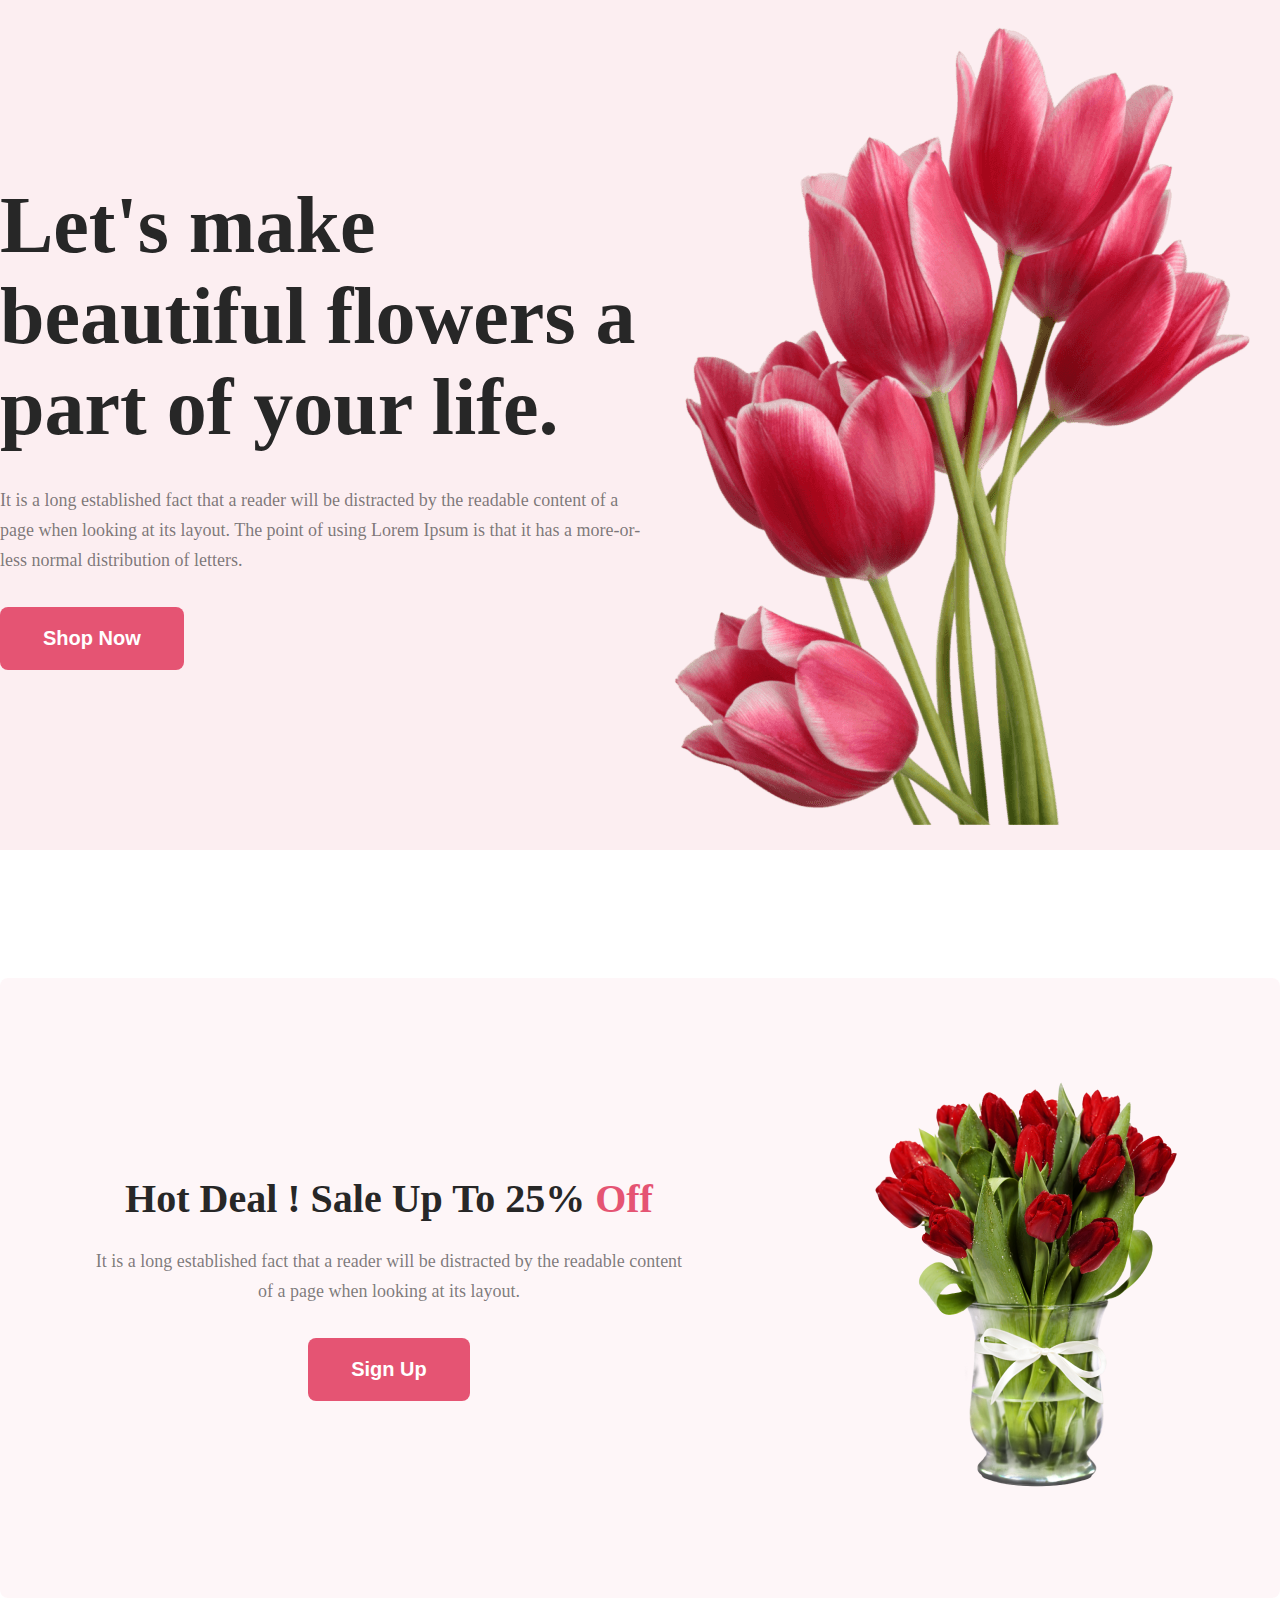
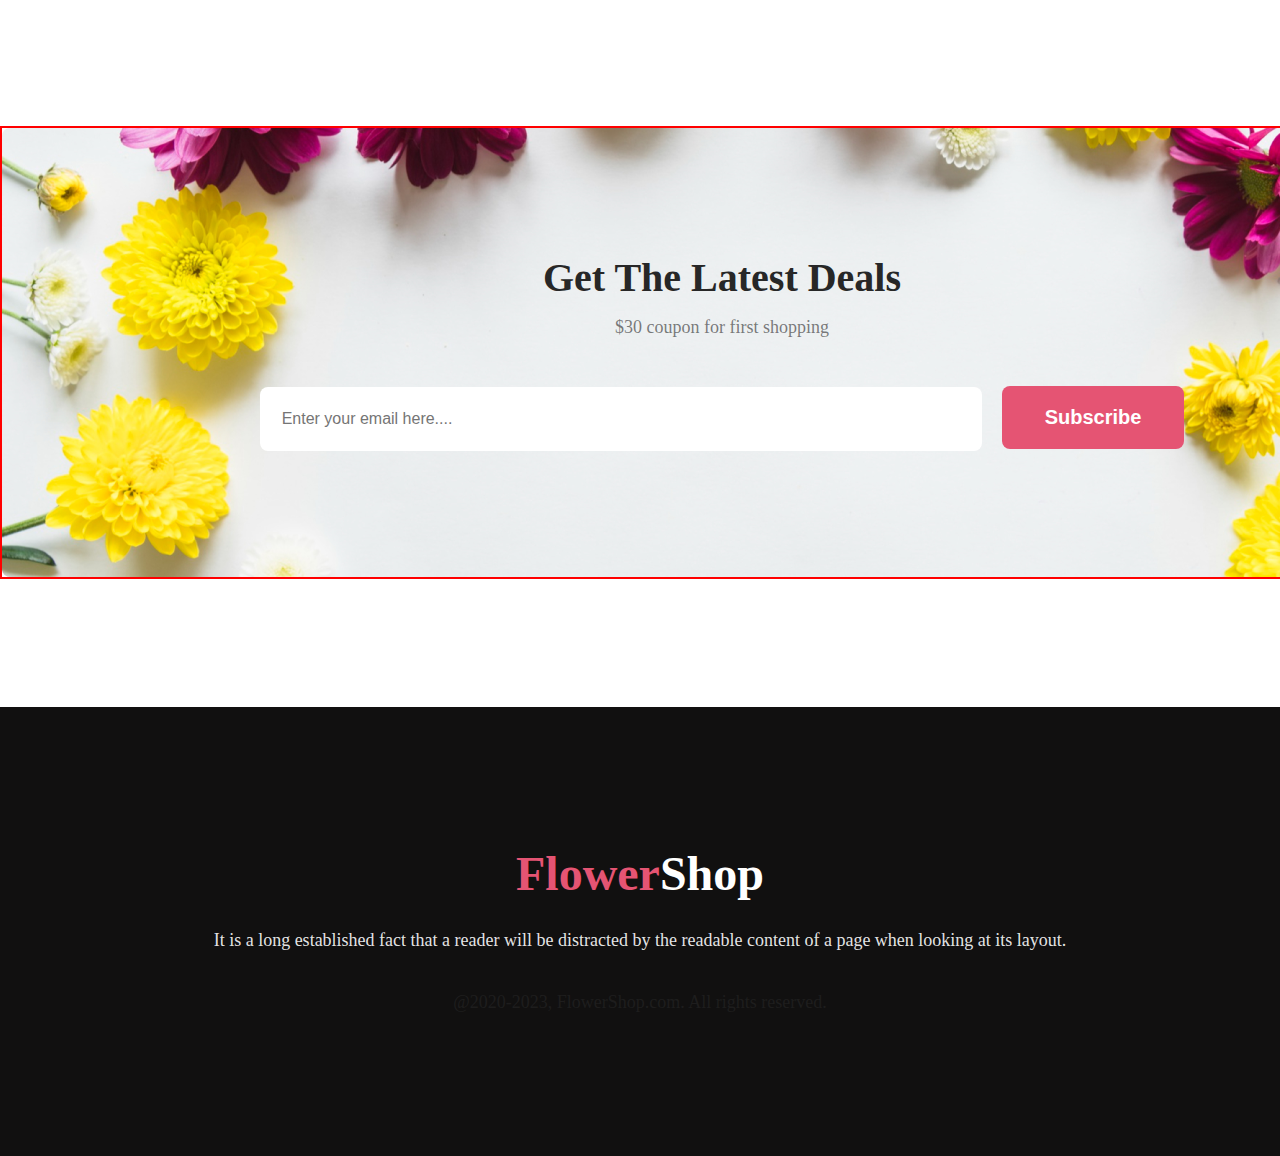
==== index.html @ edb0d0ba "footer and subscribe section  has been added" ====
<!DOCTYPE html>
<html lang="en">
<head>
    <meta charset="UTF-8">
    <meta name="viewport" content="width=device-width, initial-scale=1.0">
    <title>FlowerShop</title>
    <link rel="stylesheet" href="style.css">
</head>
<body>
    <main>
        <section>
            <div class="bannner-container">
                <div class="baner-info">
                    <h1 class="banner-title">Let's make <br> beautiful flowers a <br> part of your life.</h1>
                    <p class="banner-description">
                        It is a long established fact that a reader will be distracted by the readable content of a page when looking at its layout. The point of using Lorem Ipsum is that it has a more-or-less normal distribution of letters.
                    </p>
                    <button class="btn-primary">Shop Now</button>
                </div>
                <div class="banner-img">
                    <img src="./images/pngwing 10.png" alt="" class="banner-img">
                </div>
            </div>
        </section>


<!-- Seals Section -->


        <section class="section-alignment">
            <div class="seals-container">
                <div class="seals-info">
                    <h3 class="seals-title">Hot Deal ! Sale Up To 25% <span class="text-color">Off</span></h3>
                    <p class="seals-description">It is a long established fact that a reader will be distracted by the readable content of a page when looking at its layout.</p>
                    <button class="btn-primary">Sign Up</button>
                </div>
                <div class="seals-img">
                    <img src="./images/pngwing 8.png" alt="">
                </div>
            </div>
        </section>

        <section>
            <div class="subscribe-conation">
                <h3 class="subscribe-title">Get The Latest Deals</h3>
                <p class="subscribe-descrription">$30 coupon for first shopping</p>
                <div class="sub-btn">
                    <input type="text" placeholder="Enter your email here....">
                <button class="btn-primary">Subscribe</button>
                </div>
                
            </div>
        </section>

    </main>

    <!-- footer section -->
    <footer>
        <div class="footer-info">
            <h3 class="footer-title"><span class="text-color">Flower</span>Shop</h3>
            <p class="footer-description">
                It is a long established fact that a reader will be distracted by the readable content of a page when looking at its layout.
            </p>
            <small>@2020-2023, FlowerShop.com. All rights reserved.</small>
        </div>
    </footer>
</body>
</html>
---- style.css ----
* {
    margin: 0;
    padding: 0;
}

section {
    margin-bottom: 128px;
}


.bannner-container {
    display: flex;
    justify-content: space-around;
    align-items: center;
    /* gap: 97px; */
    height: 850px;
    background: rgba(229, 84, 115, 0.10);
    /* width: 1920px; */
    /* padding:  50px 240px 0px 240px; */
}

.banner-title {
    color: #272727;
    font-size: 80px;
    font-weight: 800;
    margin-bottom: 32px;
}

.banner-description {
    color: rgba(39, 39, 39, 0.60);
    font-size: 18px;
    font-weight: 400;
    line-height: 30px;
    margin-bottom: 32px;
}

.banner-img {
    width: 635px;
    height: 800px;

}

.btn-primary {
    color: #FFF;
    font-size: 20px;
    font-weight: 700;
    border-radius: 8px;
    background: #E55473;
    padding: 20px 43px;
    border: 0px;
}

/* Seals Section */
.seals-container {
    display: flex;
    justify-content: space-around;
    align-items: center;
    border-radius: 8px;
    background: rgba(229, 84, 115, 0.05);
    height: 620px;
    text-align: center;

}

.text-color {
    color: #E55473;
    ;
}

.seals-title {
    color: #272727;
    font-size: 40px;
    font-weight: 800;
    margin-bottom: 24px;
}

.seals-description {
    color: rgba(39, 39, 39, 0.60);
    font-size: 18px;
    font-weight: 400;
    line-height: 30px;
    margin-bottom: 32px;
    width: 594px;

}

/* subscribe section */

.subscribe-conation {
    text-align: center;
    width: 1440px;
    height: 449px;
    margin: auto;
    border: 2px solid red;
    display: flex;
    justify-content: center;
    align-items: center;
    flex-direction: column;
    background-image: url("./images/Rectangle\ 9.png");
    background-repeat: no-repeat;
    background-position: cover;

}

.subscribe-conation input {
    width: 700px;
    height: 64px;
    border: 0;
    padding-left: 22px;
    color: rgba(39, 39, 39, 0.60);
font-size: 16px;
font-weight: 400;
border-radius: 8px;
margin-right: 16px;


}

.subscribe-title{
    color: #272727;
font-size: 40px;
font-weight: 800;
margin-bottom: 16px;
}

.subscribe-descrription{
    color: rgba(39, 39, 39, 0.60);
    font-size: 18px;
    font-weight: 400;
    margin-bottom: 48px;
}


/* footer section */
.footer-info {
    background: #111010;
    height: 449px;
    display: flex;
    flex-direction: column;
    justify-content: center;
    align-items: center;
    color: white;
    text-align: center;
}

.footer-title {
    font-size: 48px;
    font-weight: 800;
    margin-bottom: 24px;
}

.footer-description {
    color: rgba(255, 255, 255, 0.90);
    font-size: 18px;
    font-weight: 400;
    line-height: 30px;
    width: 625;
    margin-bottom: 32px;
}

small {
    color: rgba(39, 39, 39, 0.60);
    font-size: 18px;
    font-weight: 400;
    line-height: 30px;
}
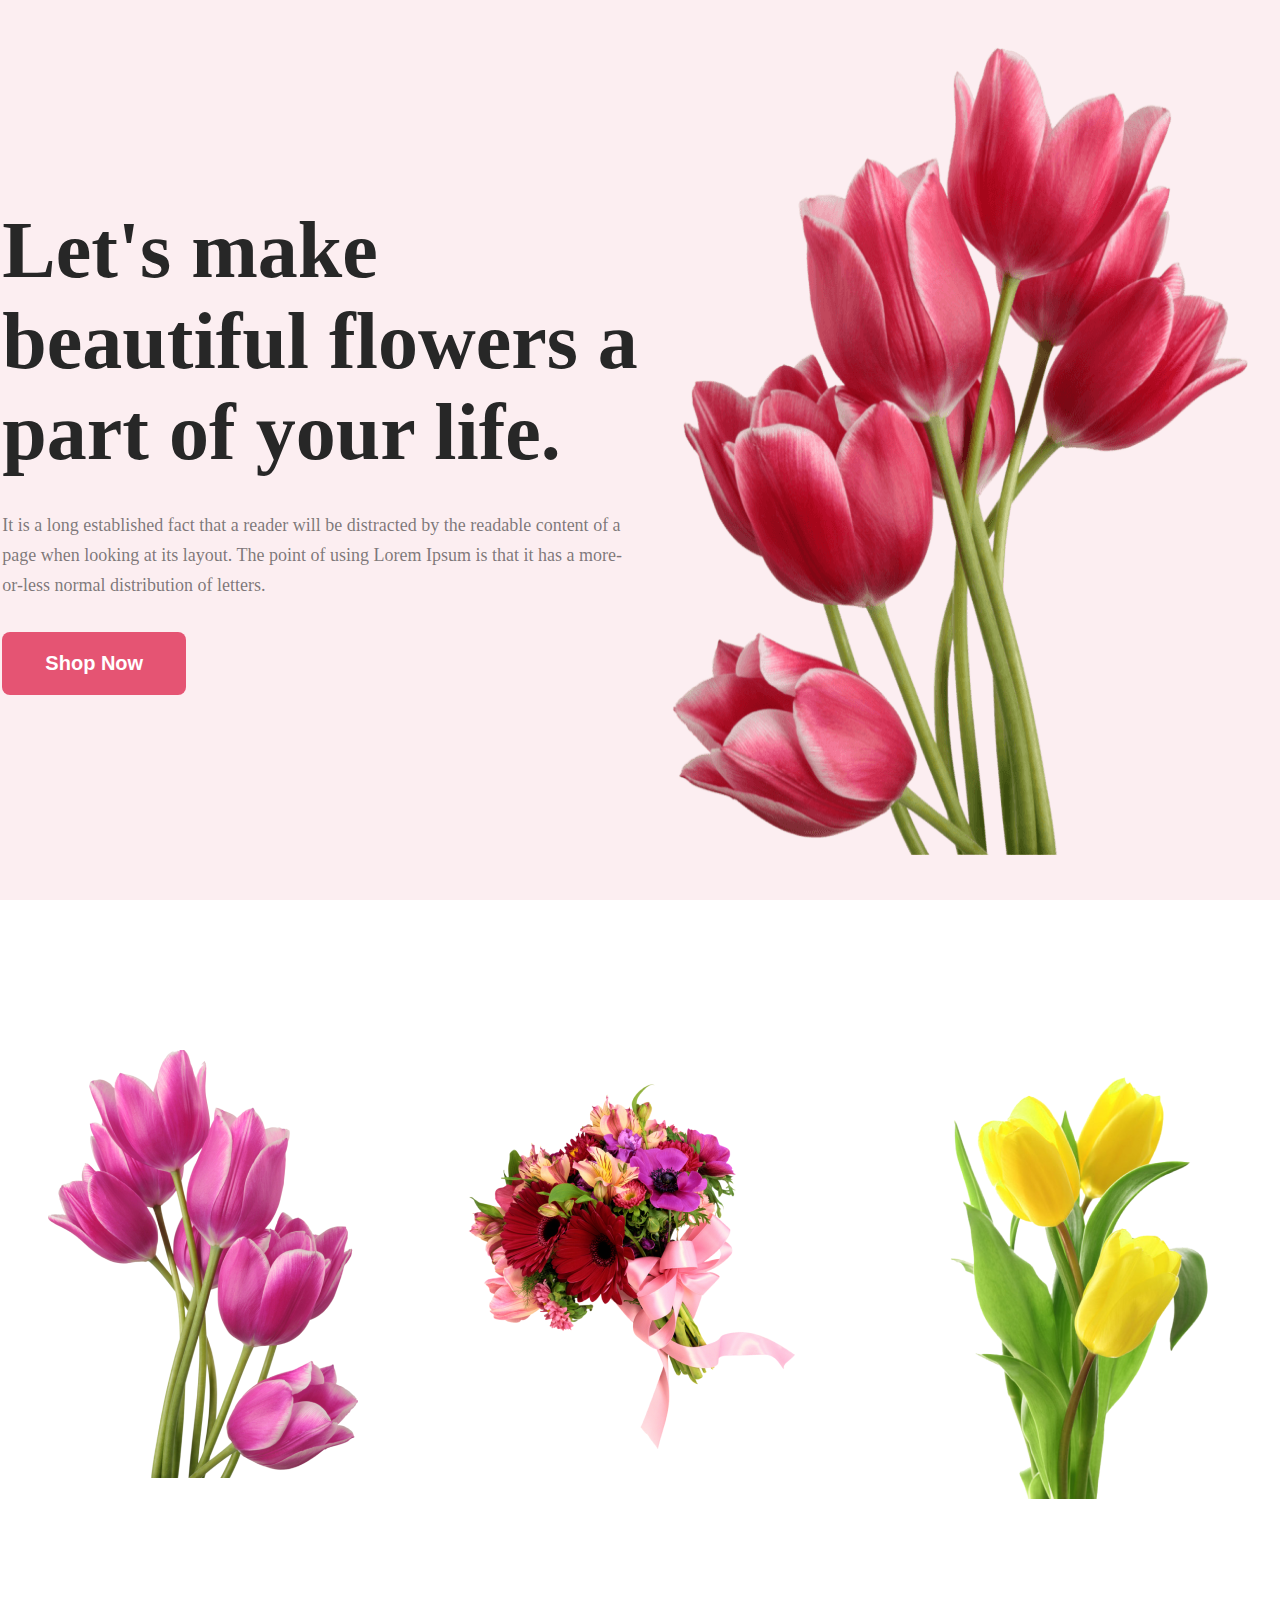
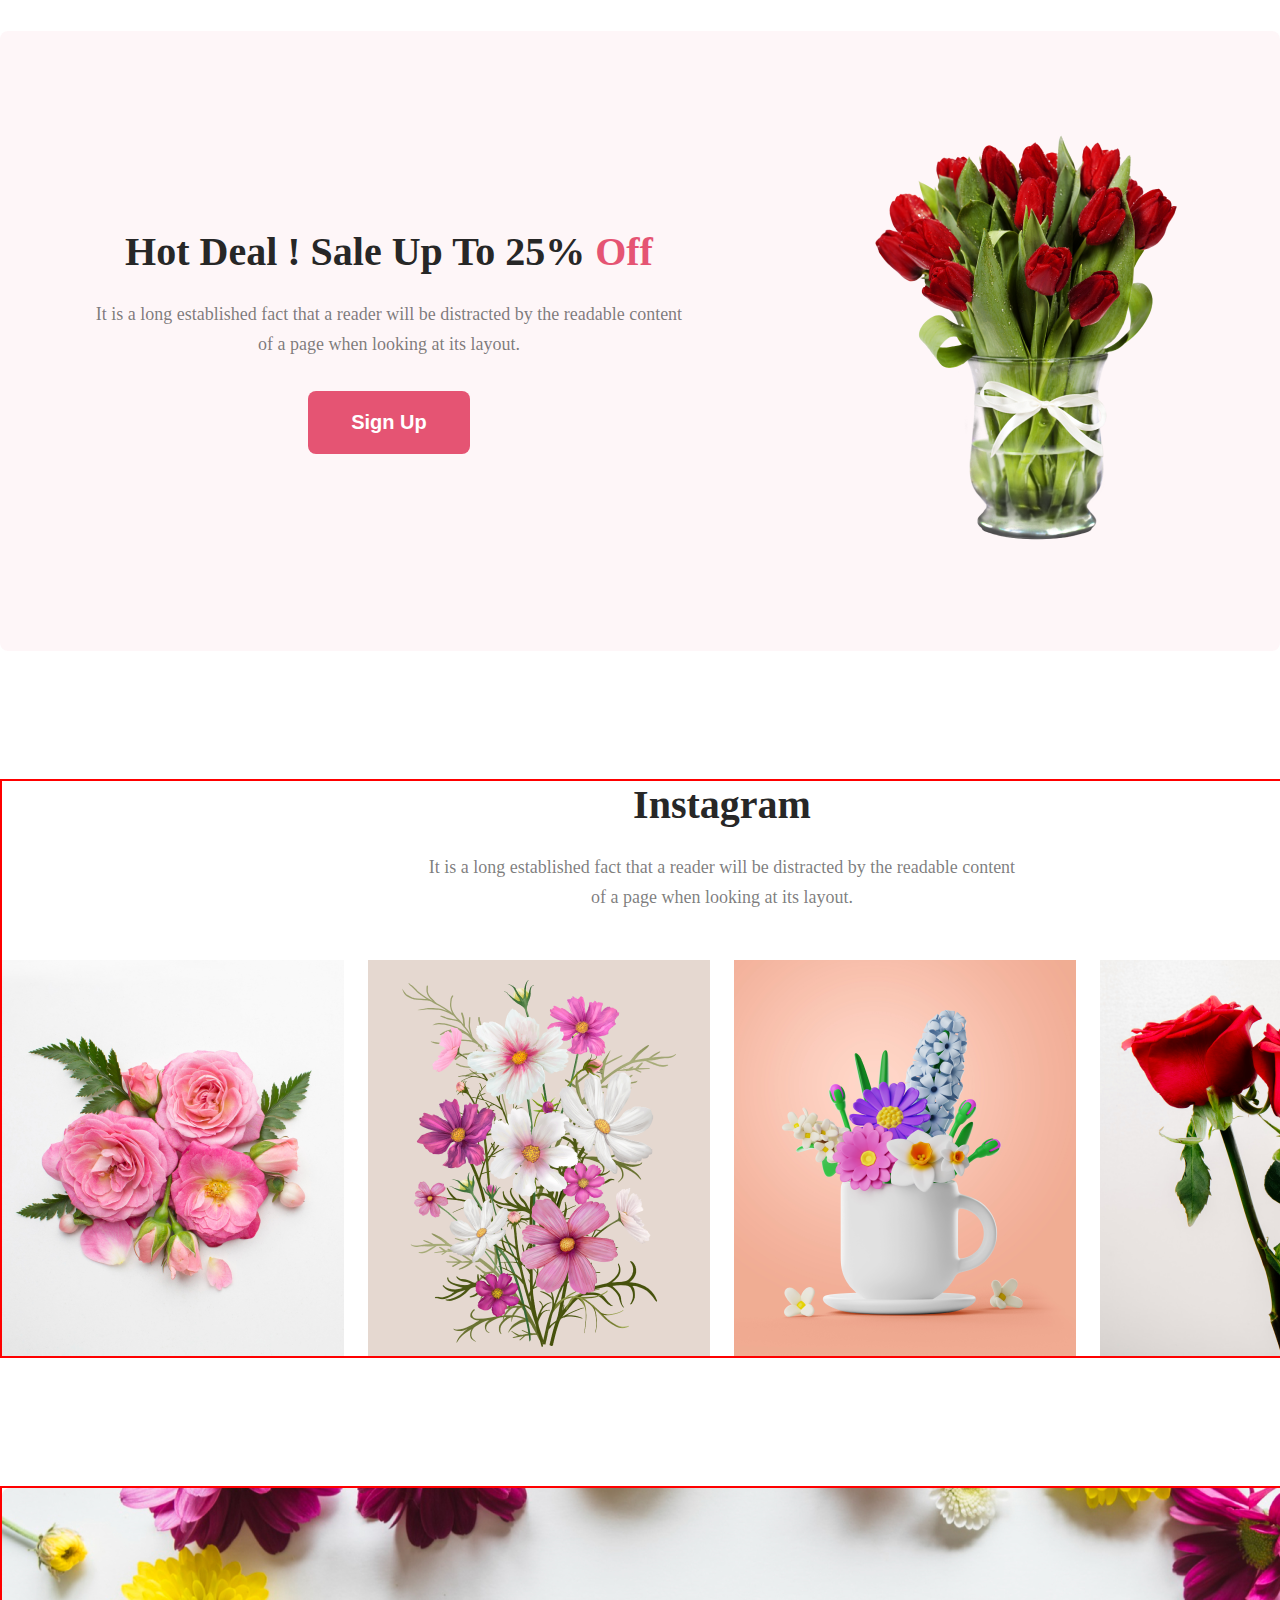
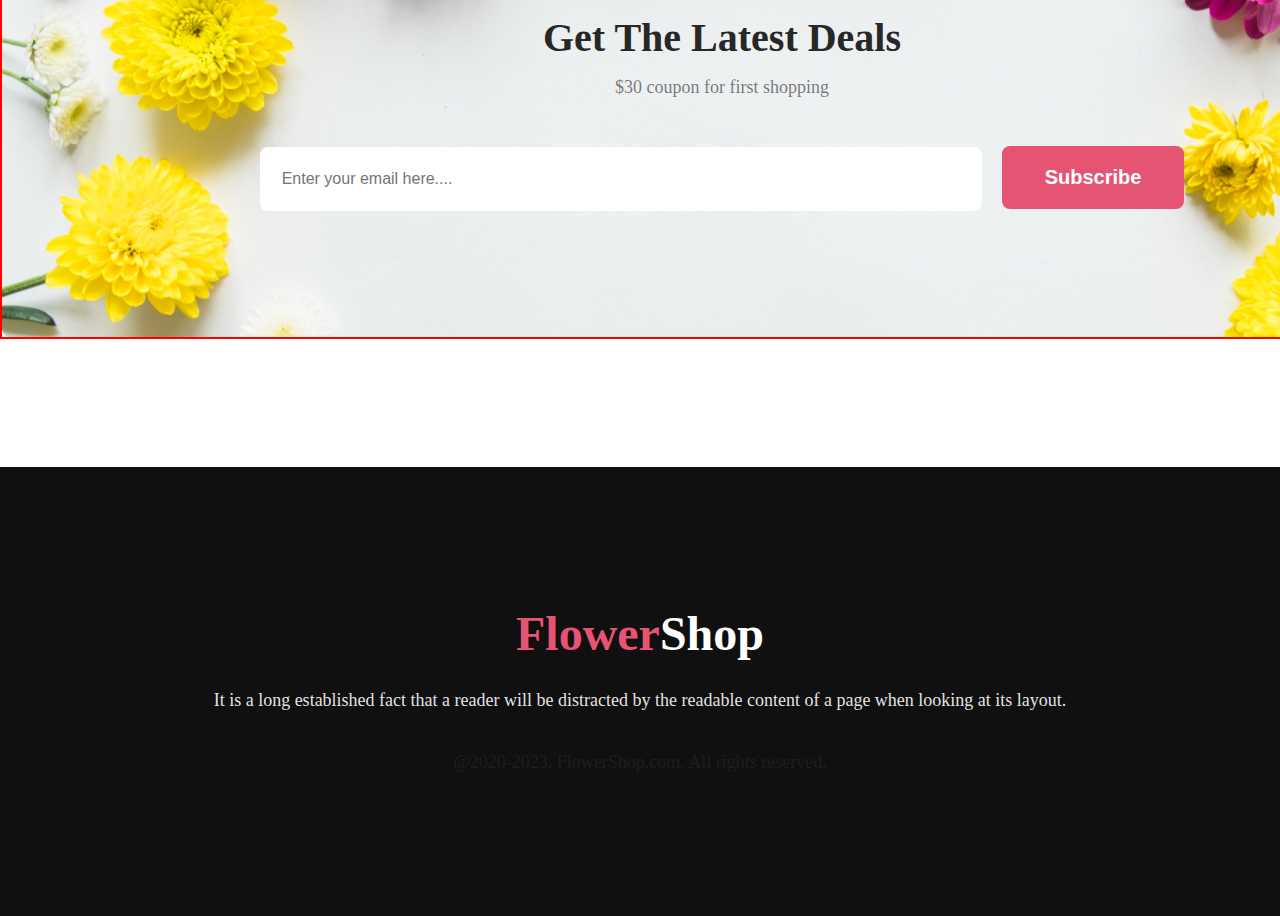
==== commit 3468f63f: "new section updated" ====
--- a/index.html
+++ b/index.html
@@ -1,11 +1,13 @@
 <!DOCTYPE html>
 <html lang="en">
+
 <head>
     <meta charset="UTF-8">
     <meta name="viewport" content="width=device-width, initial-scale=1.0">
     <title>FlowerShop</title>
     <link rel="stylesheet" href="style.css">
 </head>
+
 <body>
     <main>
         <section>
@@ -13,7 +15,9 @@
                 <div class="baner-info">
                     <h1 class="banner-title">Let's make <br> beautiful flowers a <br> part of your life.</h1>
                     <p class="banner-description">
-                        It is a long established fact that a reader will be distracted by the readable content of a page when looking at its layout. The point of using Lorem Ipsum is that it has a more-or-less normal distribution of letters.
+                        It is a long established fact that a reader will be distracted by the readable content of a page
+                        when looking at its layout. The point of using Lorem Ipsum is that it has a more-or-less normal
+                        distribution of letters.
                     </p>
                     <button class="btn-primary">Shop Now</button>
                 </div>
@@ -22,23 +26,60 @@
                 </div>
             </div>
         </section>
+        <!-- Features container -->
+        <section>
+            <div class="image-container">
+                <div>
+                    <img src="./images/pngwing 6.png" alt="" class="img-pink">
+                </div>
+                <div>
+                    <img src="./images/pngwing 5.png" alt="">
+                </div>
+                <div>
+                    <img src="./images/pngwing 7.png" alt="">
+                </div>
 
 
-<!-- Seals Section -->
+
+
+            </div>
+        </section>
+
+
+        <!-- Seals Section -->
 
 
         <section class="section-alignment">
             <div class="seals-container">
                 <div class="seals-info">
                     <h3 class="seals-title">Hot Deal ! Sale Up To 25% <span class="text-color">Off</span></h3>
-                    <p class="seals-description">It is a long established fact that a reader will be distracted by the readable content of a page when looking at its layout.</p>
+                    <p class="seals-description">It is a long established fact that a reader will be distracted by the
+                        readable content of a page when looking at its layout.</p>
                     <button class="btn-primary">Sign Up</button>
                 </div>
                 <div class="seals-img">
+
                     <img src="./images/pngwing 8.png" alt="">
                 </div>
             </div>
         </section>
+
+        <!-- instagram section -->
+        <section>
+            <div class="insta-container">
+                <h3 class="insta-title">Instagram</h3>
+                <p class="insta-description">It is a long established fact that a reader will be distracted by the
+                    readable content of a page when looking at its layout.</p>
+                <div class="insta-img">
+                    <img src="./images/Rectangle 3.png" alt="">
+                    <img src="./images/Rectangle 4.png" alt="">
+                    <img src="./images/Rectangle 5.png" alt="">
+                    <img src="./images/Rectangle 6.png" alt="">
+                    <div class="">
+                    </div>
+                </div>
+        </section>
+        <!-- subscribe section -->
 
         <section>
             <div class="subscribe-conation">
@@ -46,9 +87,9 @@
                 <p class="subscribe-descrription">$30 coupon for first shopping</p>
                 <div class="sub-btn">
                     <input type="text" placeholder="Enter your email here....">
-                <button class="btn-primary">Subscribe</button>
+                    <button class="btn-primary">Subscribe</button>
                 </div>
-                
+
             </div>
         </section>
 
@@ -59,10 +100,12 @@
         <div class="footer-info">
             <h3 class="footer-title"><span class="text-color">Flower</span>Shop</h3>
             <p class="footer-description">
-                It is a long established fact that a reader will be distracted by the readable content of a page when looking at its layout.
+                It is a long established fact that a reader will be distracted by the readable content of a page when
+                looking at its layout.
             </p>
             <small>@2020-2023, FlowerShop.com. All rights reserved.</small>
         </div>
     </footer>
 </body>
+
 </html>--- a/style.css
+++ b/style.css
@@ -5,6 +5,7 @@
 
 section {
     margin-bottom: 128px;
+    /* width: 100%; */
 }
 
 
@@ -13,7 +14,7 @@
     justify-content: space-around;
     align-items: center;
     /* gap: 97px; */
-    height: 850px;
+    height: 100vh;
     background: rgba(229, 84, 115, 0.10);
     /* width: 1920px; */
     /* padding:  50px 240px 0px 240px; */
@@ -32,12 +33,12 @@
     font-weight: 400;
     line-height: 30px;
     margin-bottom: 32px;
+    width: 634px;
 }
 
 .banner-img {
     width: 635px;
-    height: 800px;
-
+    height: 90vh
 }
 
 .btn-primary {
@@ -50,6 +51,26 @@
     border: 0px;
 }
 
+/* features section */
+
+.image-container {
+    display: flex;
+    justify-content: space-around;
+    align-items: center;
+
+}
+
+.back {
+    border-radius: 300px 300px 0px 0px;
+    background: rgba(167, 33, 98, 0.15);
+}
+
+.img-pink {
+
+    width: 310px;
+    height: 428px;
+}
+
 /* Seals Section */
 .seals-container {
     display: flex;
@@ -82,6 +103,41 @@
     margin-bottom: 32px;
     width: 594px;
 
+}
+
+/* instagram section */
+
+.insta-container {
+    border: 2px solid red;
+    text-align: center;
+    width: 1440px;
+    /* height: 449px; */
+    margin: 0 auto;
+}
+
+.insta-img {
+    display: flex;
+    justify-content: space-between;
+    align-content: center;
+    gap: 24px;
+}
+
+.insta-title {
+    margin-bottom: 24px;
+    color: #272727;
+    font-size: 40px;
+    font-weight: 800;
+}
+
+.insta-description {
+    margin-bottom: 48px;
+    color: rgba(39, 39, 39, 0.60);
+    font-size: 18px;
+    font-weight: 400;
+    line-height: 30px;
+    width: 594px;
+    margin: 0 auto;
+    margin-bottom: 48px;
 }
 
 /* subscribe section */
@@ -108,22 +164,22 @@
     border: 0;
     padding-left: 22px;
     color: rgba(39, 39, 39, 0.60);
-font-size: 16px;
-font-weight: 400;
-border-radius: 8px;
-margin-right: 16px;
-
-
-}
-
-.subscribe-title{
-    color: #272727;
-font-size: 40px;
-font-weight: 800;
-margin-bottom: 16px;
-}
-
-.subscribe-descrription{
+    font-size: 16px;
+    font-weight: 400;
+    border-radius: 8px;
+    margin-right: 16px;
+
+
+}
+
+.subscribe-title {
+    color: #272727;
+    font-size: 40px;
+    font-weight: 800;
+    margin-bottom: 16px;
+}
+
+.subscribe-descrription {
     color: rgba(39, 39, 39, 0.60);
     font-size: 18px;
     font-weight: 400;
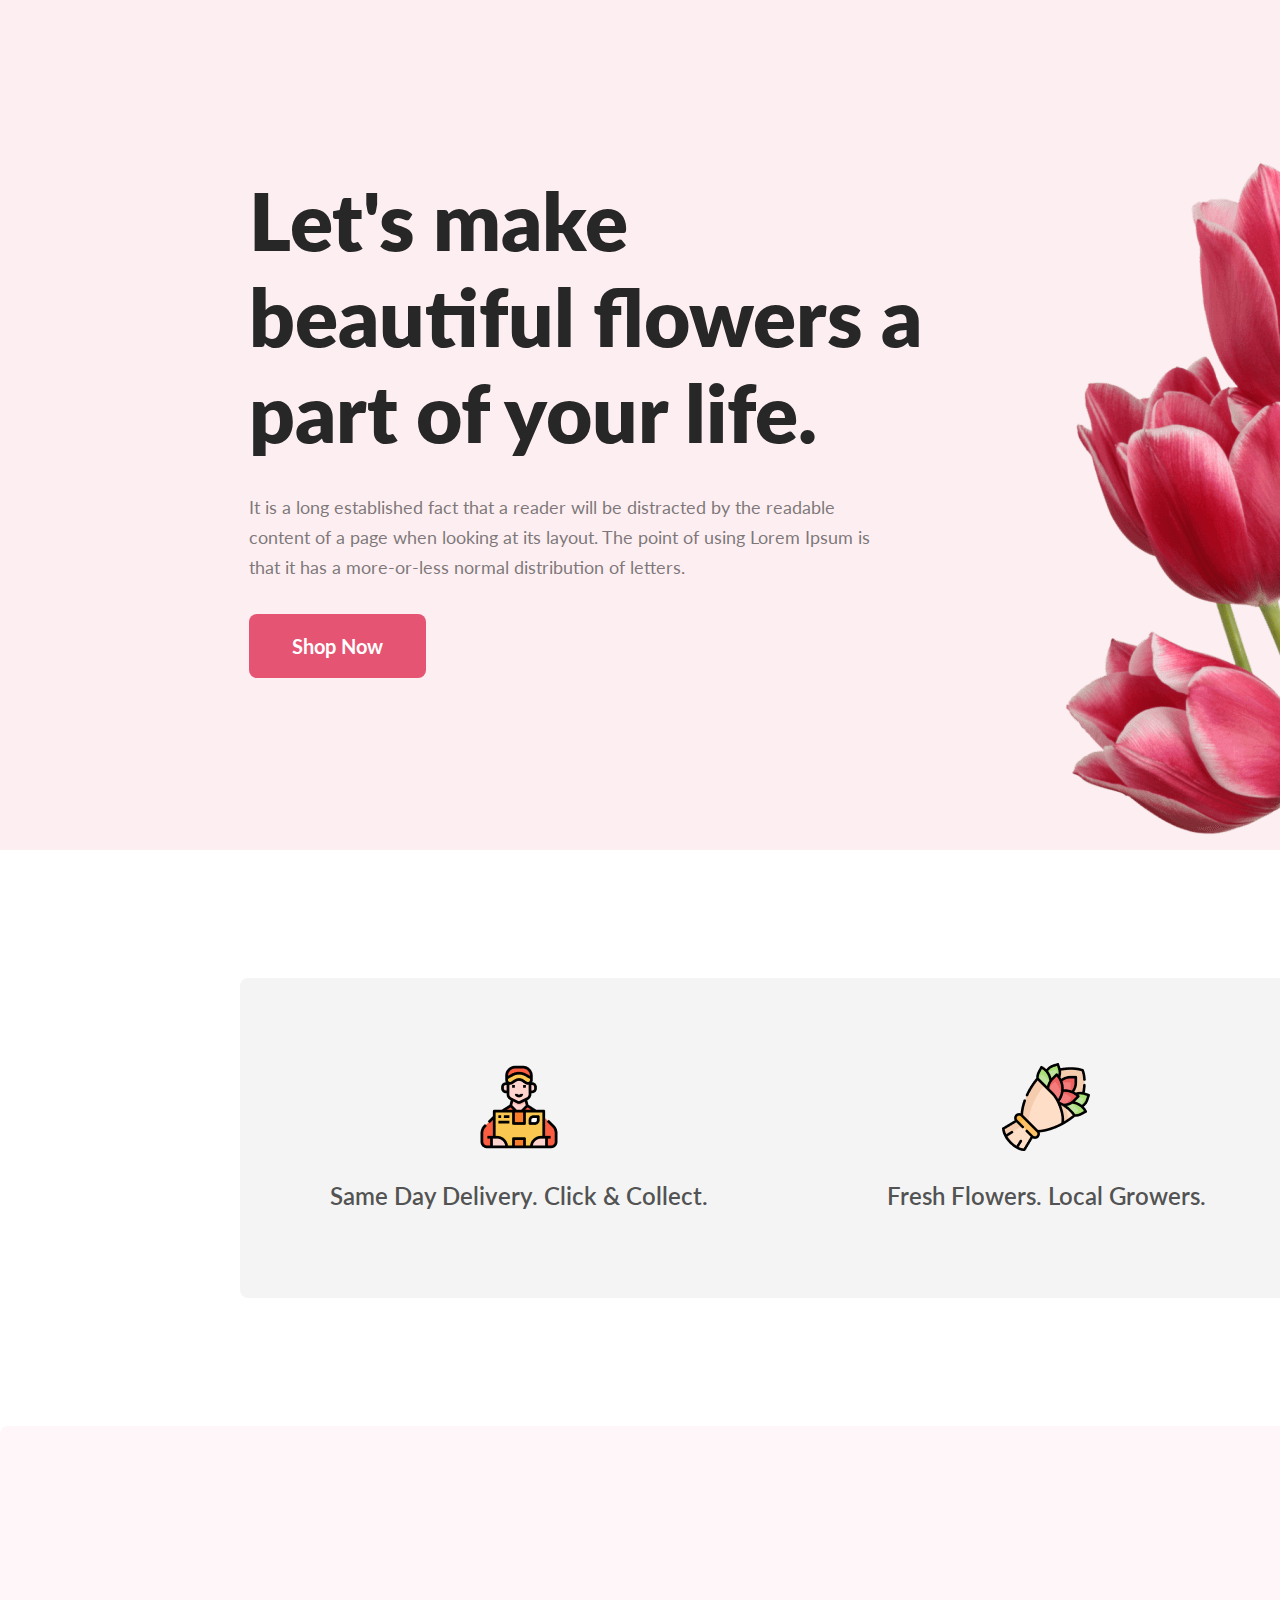
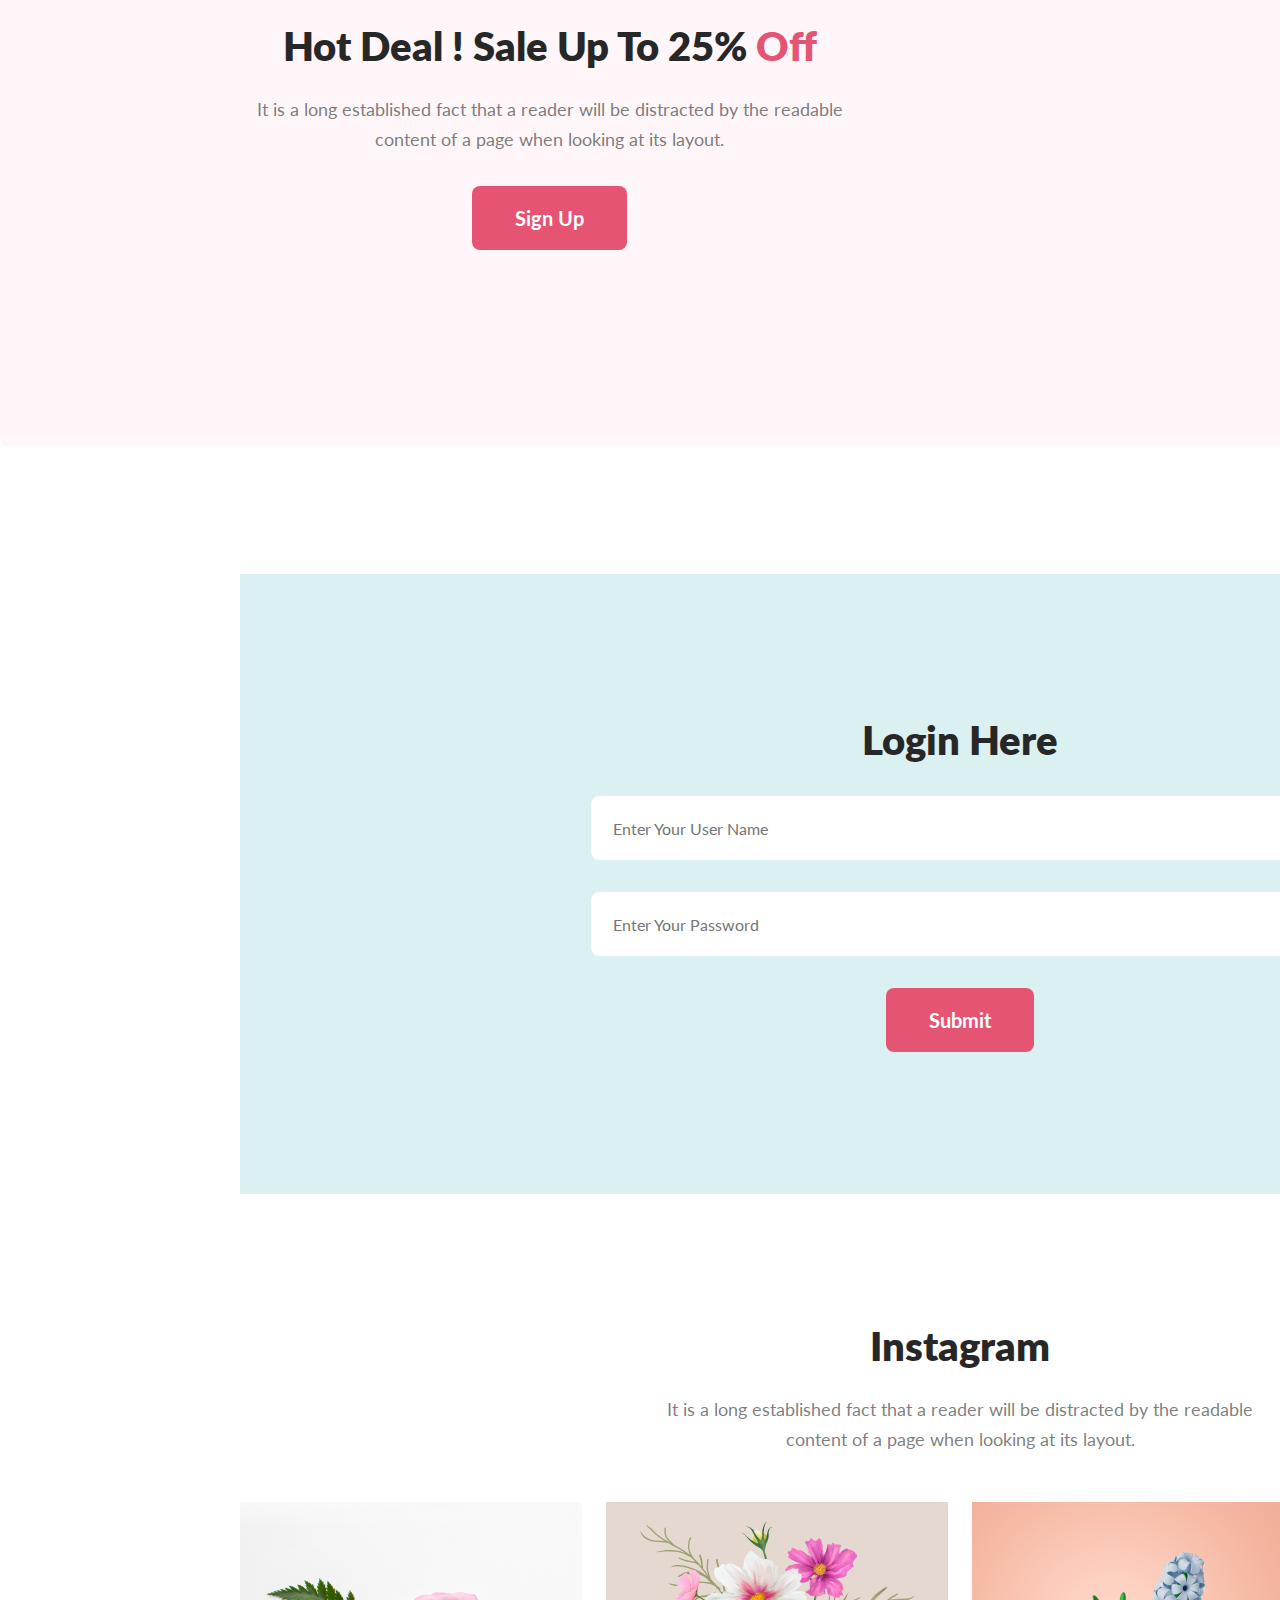
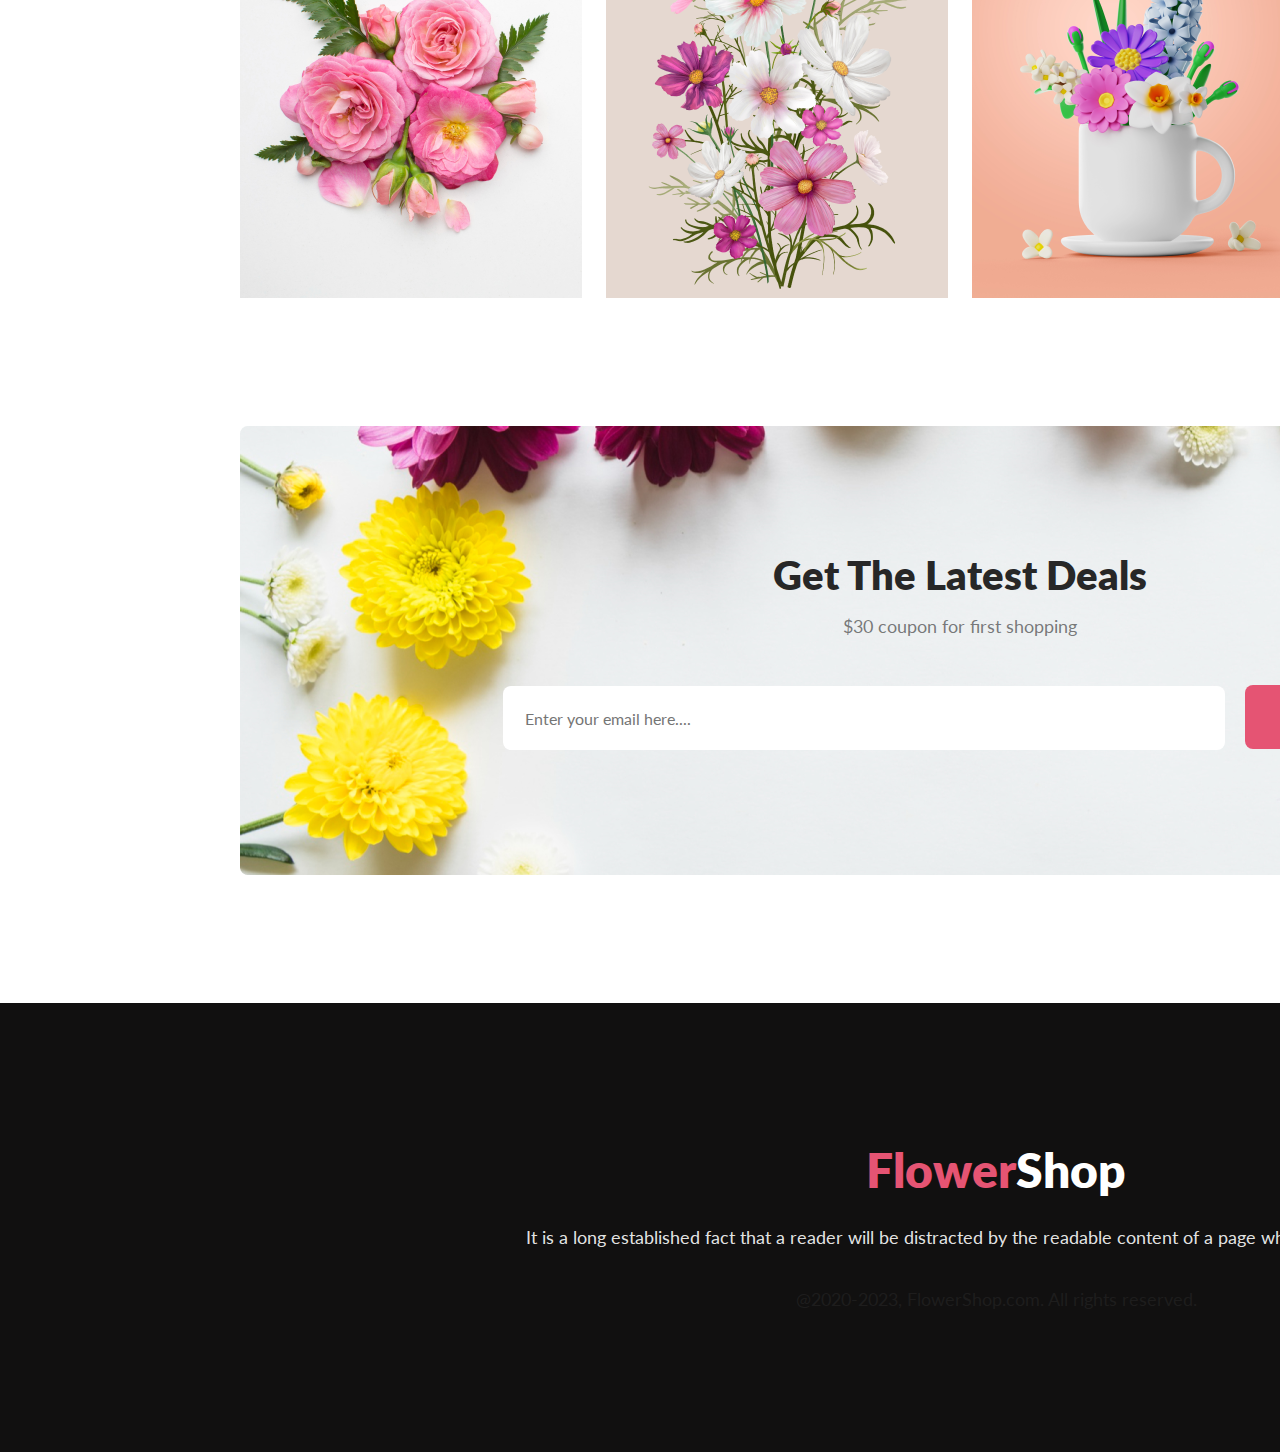
==== commit b9e19438: "support and login section added" ====
--- a/index.html
+++ b/index.html
@@ -6,11 +6,17 @@
     <meta name="viewport" content="width=device-width, initial-scale=1.0">
     <title>FlowerShop</title>
     <link rel="stylesheet" href="style.css">
+    <link rel="preconnect" href="https://fonts.googleapis.com">
+<link rel="preconnect" href="https://fonts.gstatic.com" crossorigin>
+<link href="https://fonts.googleapis.com/css2?family=Lato:wght@100;300;400;700;900&display=swap" rel="stylesheet">
 </head>
 
 <body>
     <main>
-        <section>
+
+        <!-- -----------------------banner section------------------------- -->
+
+        <section class="banner-section">
             <div class="bannner-container">
                 <div class="baner-info">
                     <h1 class="banner-title">Let's make <br> beautiful flowers a <br> part of your life.</h1>
@@ -22,50 +28,65 @@
                     <button class="btn-primary">Shop Now</button>
                 </div>
                 <div class="banner-img">
-                    <img src="./images/pngwing 10.png" alt="" class="banner-img">
+                    <img src="./images/pngwing 10.png" alt="banner" class="banner-img">
                 </div>
             </div>
         </section>
         <!-- Features container -->
-        <section>
-            <div class="image-container">
-                <div>
-                    <img src="./images/pngwing 6.png" alt="" class="img-pink">
+
+        <!-- -----------------------------support section--------------------- -->
+
+        <section class="section-alignment">
+            <div class="support-container">
+                <div class="support">
+                    <img src="./images/Group 57.png" alt="" class="support-img">
+                    <p class="support-details">Same Day Delivery. Click & Collect.</p>
                 </div>
-                <div>
-                    <img src="./images/pngwing 5.png" alt="">
+                <div class="support">
+                    <img src="./images/Group 58.png" alt="" class="support-img">
+                    <p class="support-details">Fresh Flowers. Local Growers.</p>
                 </div>
-                <div>
-                    <img src="./images/pngwing 7.png" alt="">
+                <div class="support">
+                    <img src="./images/Group 59.png" alt="" class="support-img">
+                    <p class="support-details">24/7 Free Support.</p>
                 </div>
-
-
-
-
             </div>
         </section>
 
-
-        <!-- Seals Section -->
+        <!-- ------------------------------Sales Section -------------------------------------->
 
 
-        <section class="section-alignment">
-            <div class="seals-container">
-                <div class="seals-info">
-                    <h3 class="seals-title">Hot Deal ! Sale Up To 25% <span class="text-color">Off</span></h3>
-                    <p class="seals-description">It is a long established fact that a reader will be distracted by the
+        <section class="sales-section">
+            <div class="sales-container">
+                <div class="sales-info">
+                    <h3 class="sales-title">Hot Deal ! Sale Up To 25% <span class="text-color">Off</span></h3>
+                    <p class="sales-description">It is a long established fact that a reader will be distracted by the
                         readable content of a page when looking at its layout.</p>
                     <button class="btn-primary">Sign Up</button>
                 </div>
-                <div class="seals-img">
+                <div class="sales-img">
 
                     <img src="./images/pngwing 8.png" alt="">
                 </div>
             </div>
         </section>
 
-        <!-- instagram section -->
-        <section>
+        <!-------------------------------------login Section ------------------------------------>
+
+
+        <section class="section-alignment">
+            <div class="login-container">
+                <h2 class="login-title">Login Here</h2>
+                <input type="text" placeholder="Enter Your User Name" required class="user-input">
+                <input type="password" placeholder="Enter Your Password" required class="user-input">
+                <button type="submit" class="btn-primary">Submit</button>
+            </div>
+        </section>
+
+        <!-- --------------------------------instagram section ------------------------------------>
+        
+        
+        <section class="section-alignment">
             <div class="insta-container">
                 <h3 class="insta-title">Instagram</h3>
                 <p class="insta-description">It is a long established fact that a reader will be distracted by the
@@ -79,14 +100,15 @@
                     </div>
                 </div>
         </section>
-        <!-- subscribe section -->
 
-        <section>
+        <!-----------------------------------subscribe section -------------------------------------->
+
+        <section class="section-alignment">
             <div class="subscribe-conation">
                 <h3 class="subscribe-title">Get The Latest Deals</h3>
                 <p class="subscribe-descrription">$30 coupon for first shopping</p>
                 <div class="sub-btn">
-                    <input type="text" placeholder="Enter your email here....">
+                    <input type="text" placeholder="Enter your email here...." class="user-input">
                     <button class="btn-primary">Subscribe</button>
                 </div>
 
@@ -95,7 +117,8 @@
 
     </main>
 
-    <!-- footer section -->
+    <!--------------------------------------- footer section ----------------------------------------->
+    
     <footer>
         <div class="footer-info">
             <h3 class="footer-title"><span class="text-color">Flower</span>Shop</h3>
--- a/style.css
+++ b/style.css
@@ -1,6 +1,10 @@
+/* ------------------------------commmon ------------------------------------ */
+
+
 * {
     margin: 0;
     padding: 0;
+    font-family: 'Lato', sans-serif;
 }
 
 section {
@@ -8,16 +12,41 @@
     /* width: 100%; */
 }
 
+.section-alignment {
+
+    padding: 0px 240px;
+    width: 1440px;
+}
+
+.user-input {
+    width: 700px;
+    height: 64px;
+    border: 0;
+    padding-left: 22px;
+    color: rgba(39, 39, 39, 0.60);
+    font-size: 16px;
+    font-weight: 400;
+    border-radius: 8px;
+    margin-right: 16px;
+}
+
+/*---------------------------------------- banner section------------------------------------------ */
+
+
+.banner-section {
+    width: 1920px;
+}
 
 .bannner-container {
     display: flex;
     justify-content: space-around;
     align-items: center;
-    /* gap: 97px; */
-    height: 100vh;
+    gap: 97px;
+    height: 850px;
     background: rgba(229, 84, 115, 0.10);
-    /* width: 1920px; */
-    /* padding:  50px 240px 0px 240px; */
+
+    height: 850px;
+    padding: 0 240px;
 }
 
 .banner-title {
@@ -37,8 +66,9 @@
 }
 
 .banner-img {
+    margin-top: 17px;
     width: 635px;
-    height: 90vh
+    height: 800px
 }
 
 .btn-primary {
@@ -51,9 +81,9 @@
     border: 0px;
 }
 
-/* features section */
-
-.image-container {
+/* ----------------------------features section=------------------------------------- */
+
+/* .image-container {
     display: flex;
     justify-content: space-around;
     align-items: center;
@@ -69,10 +99,36 @@
 
     width: 310px;
     height: 428px;
-}
-
-/* Seals Section */
-.seals-container {
+} */
+
+/* ----------------------------support section------------------------ */
+
+.support-container {
+    display: flex;
+    align-items: center;
+    justify-content: space-around;
+    height: 320px;
+    border-radius: 8px;
+    background: rgba(39, 39, 39, 0.05);
+    text-align: center;
+}
+
+.support-details{
+    margin-top: 24px;
+    color: rgba(39, 39, 39, 0.80);
+    font-size: 24px;
+    font-weight: 600;
+    line-height: 35px;
+}
+
+/* -----------------------------------Sales Section----------------------------- */
+
+
+.sales-section {
+    width: 1922px;
+}
+
+.sales-container {
     display: flex;
     justify-content: space-around;
     align-items: center;
@@ -80,6 +136,7 @@
     background: rgba(229, 84, 115, 0.05);
     height: 620px;
     text-align: center;
+
 
 }
 
@@ -88,14 +145,14 @@
     ;
 }
 
-.seals-title {
+.sales-title {
     color: #272727;
     font-size: 40px;
     font-weight: 800;
     margin-bottom: 24px;
 }
 
-.seals-description {
+.sales-description {
     color: rgba(39, 39, 39, 0.60);
     font-size: 18px;
     font-weight: 400;
@@ -105,14 +162,35 @@
 
 }
 
-/* instagram section */
+
+/* ------------------------------------------login sectio-------------------------  */
+
+
+.login-container {
+    display: flex;
+    justify-content: center;
+    align-items: center;
+    flex-direction: column;
+    gap: 32px;
+    background: rgba(5, 151, 160, 0.15);
+    height: 620px;
+}
+
+.login-title {
+    color: #272727;
+    font-size: 40px;
+    font-weight: 800;
+}
+
+/* -------------------------------------instagram section------------------------------- */
+
 
 .insta-container {
-    border: 2px solid red;
-    text-align: center;
-    width: 1440px;
+    /* border: 2px solid red; */
+    text-align: center;
+
     /* height: 449px; */
-    margin: 0 auto;
+
 }
 
 .insta-img {
@@ -140,14 +218,14 @@
     margin-bottom: 48px;
 }
 
-/* subscribe section */
+/*-------------------------------------- subscribe section----------------------------- */
 
 .subscribe-conation {
     text-align: center;
     width: 1440px;
     height: 449px;
     margin: auto;
-    border: 2px solid red;
+    /* border: 2px solid red; */
     display: flex;
     justify-content: center;
     align-items: center;
@@ -158,7 +236,7 @@
 
 }
 
-.subscribe-conation input {
+/* .subscribe-conation input {
     width: 700px;
     height: 64px;
     border: 0;
@@ -170,7 +248,7 @@
     margin-right: 16px;
 
 
-}
+} */
 
 .subscribe-title {
     color: #272727;
@@ -187,7 +265,12 @@
 }
 
 
-/* footer section */
+/*---------------------------------footer section--------------------------------- */
+
+footer {
+    width: 1992px;
+}
+
 .footer-info {
     background: #111010;
     height: 449px;
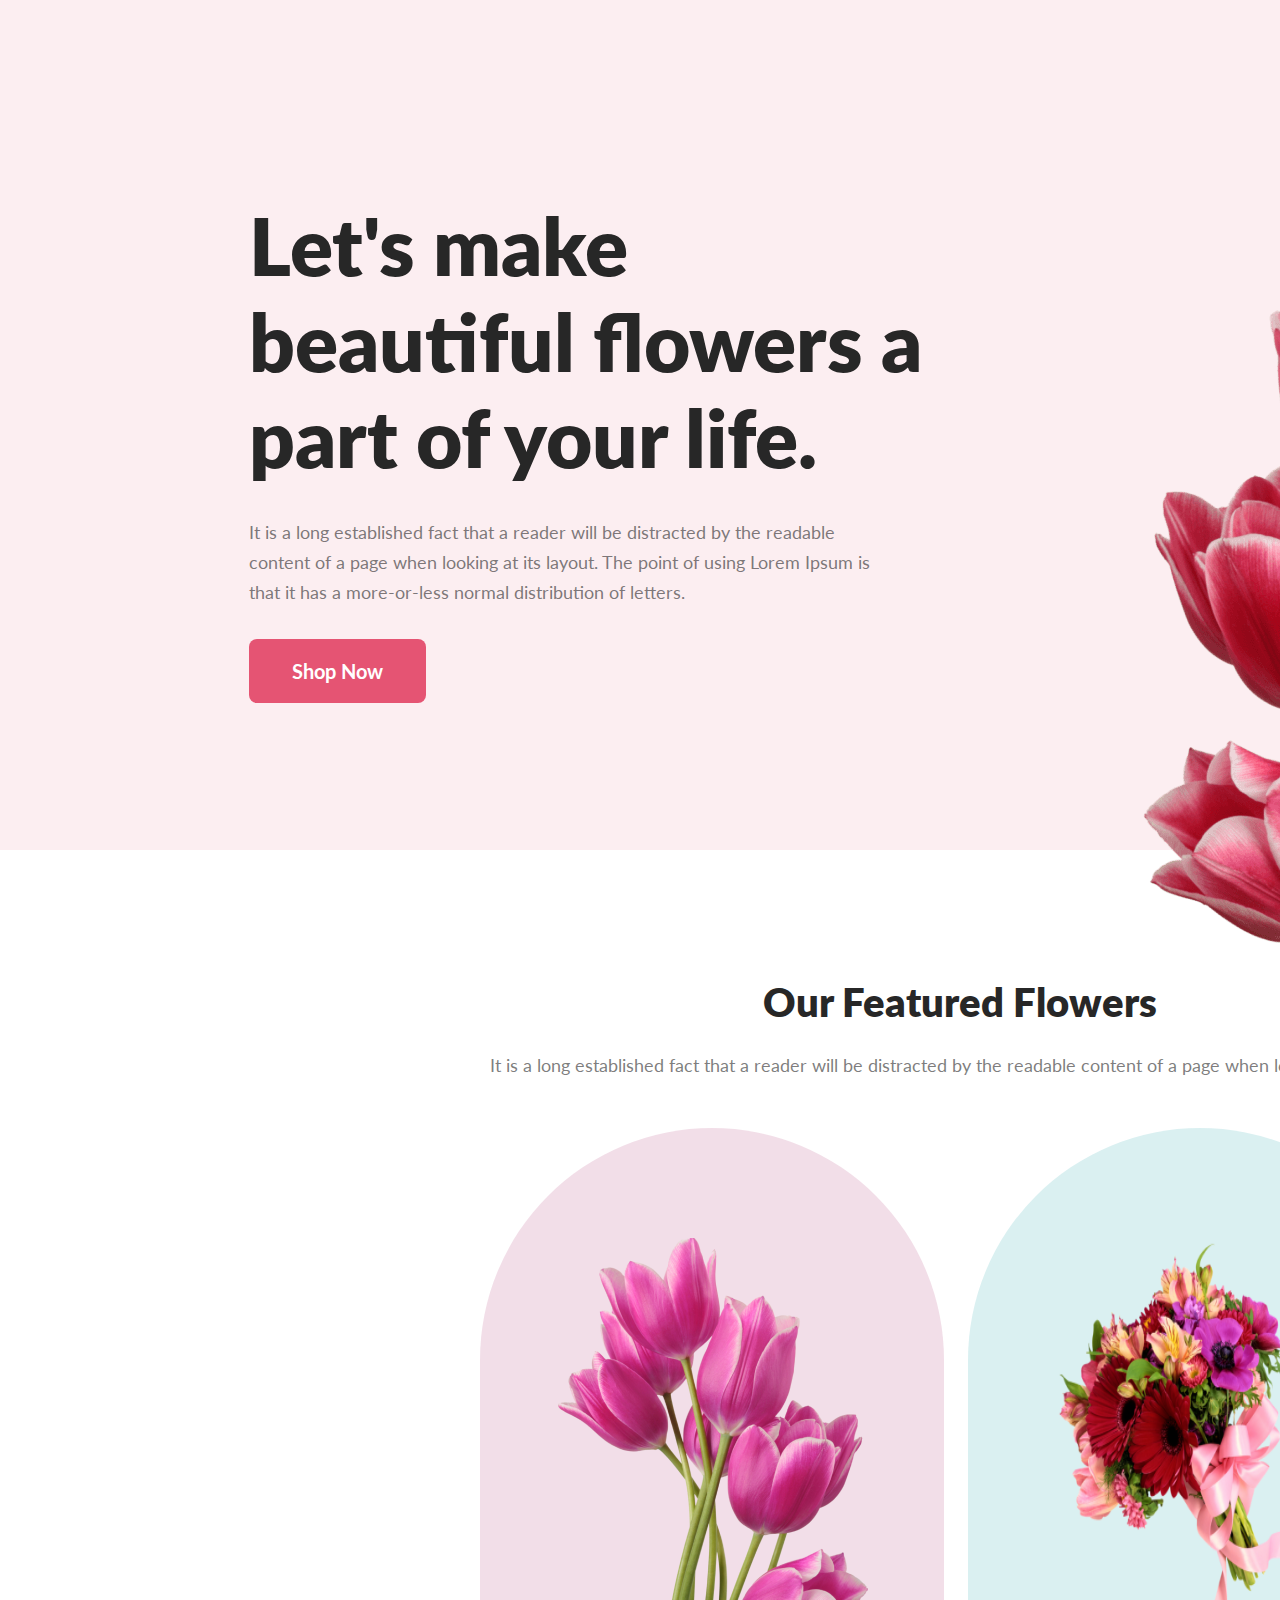
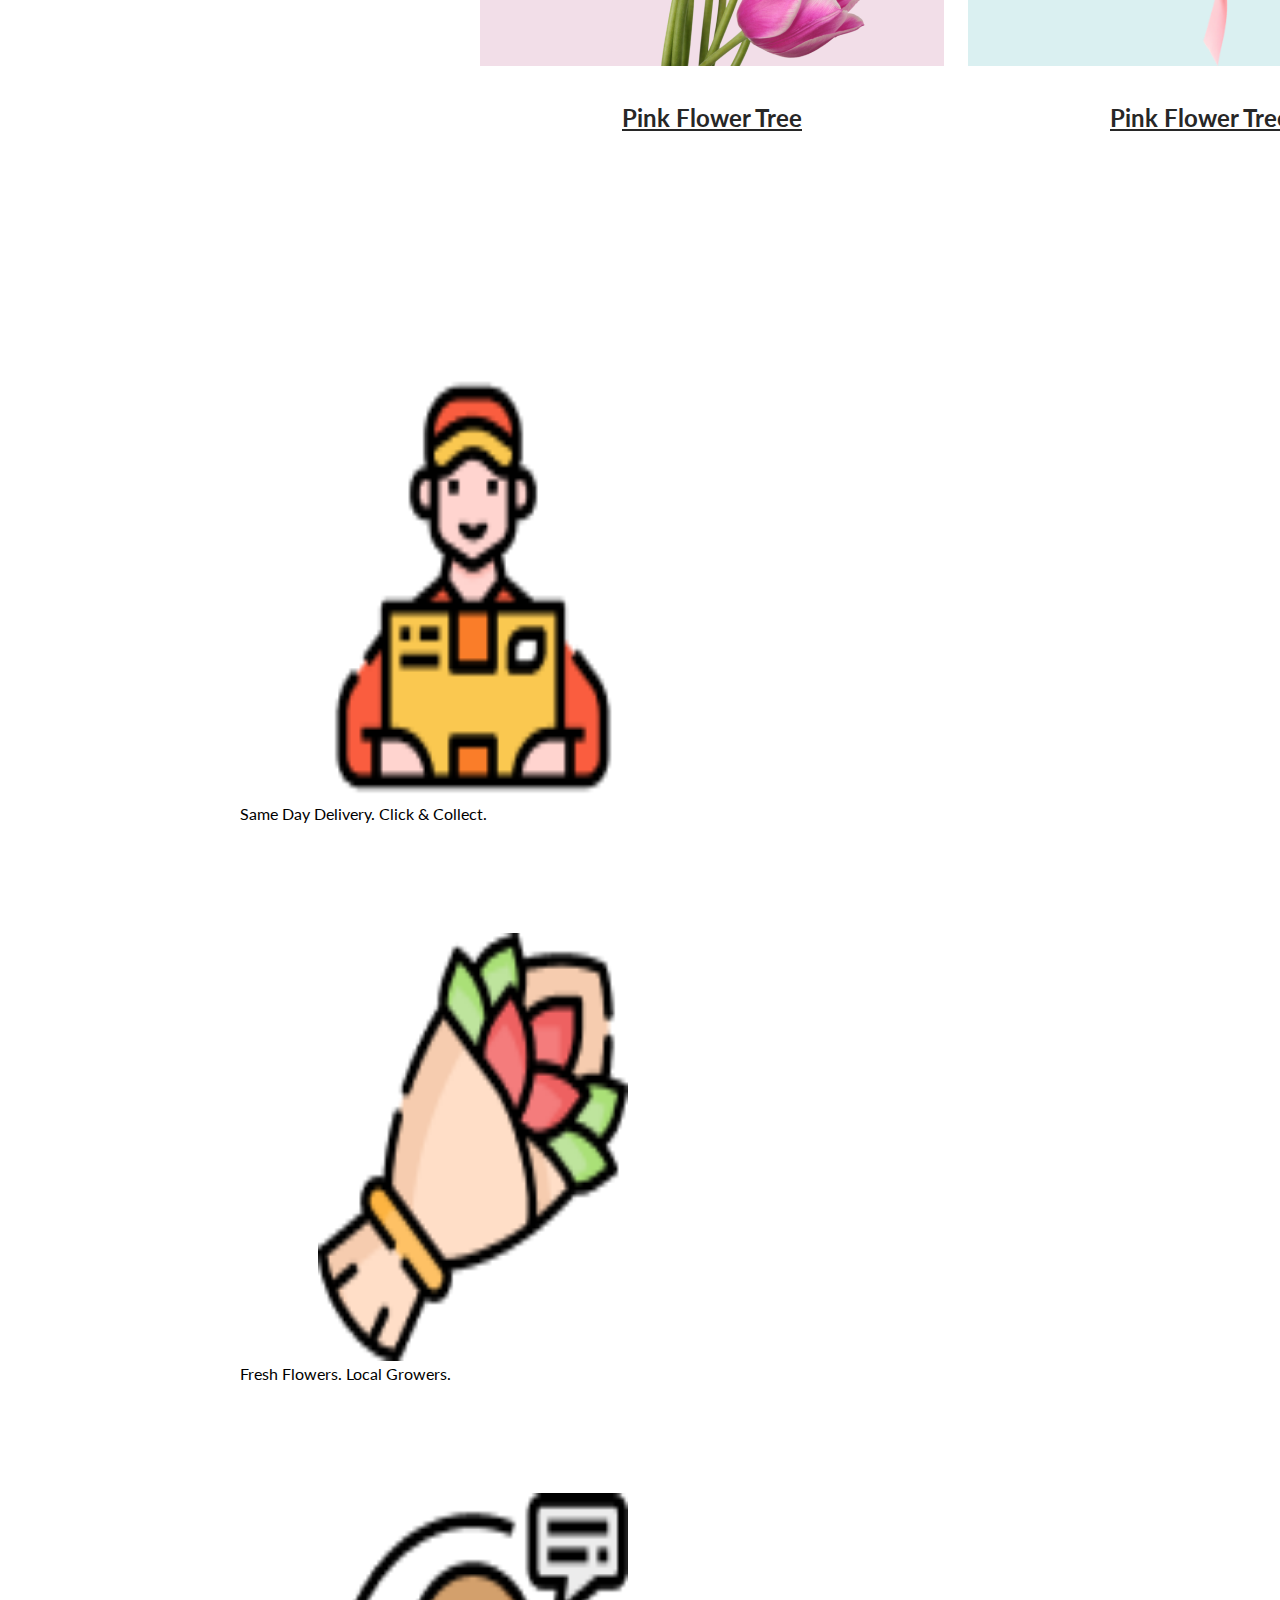
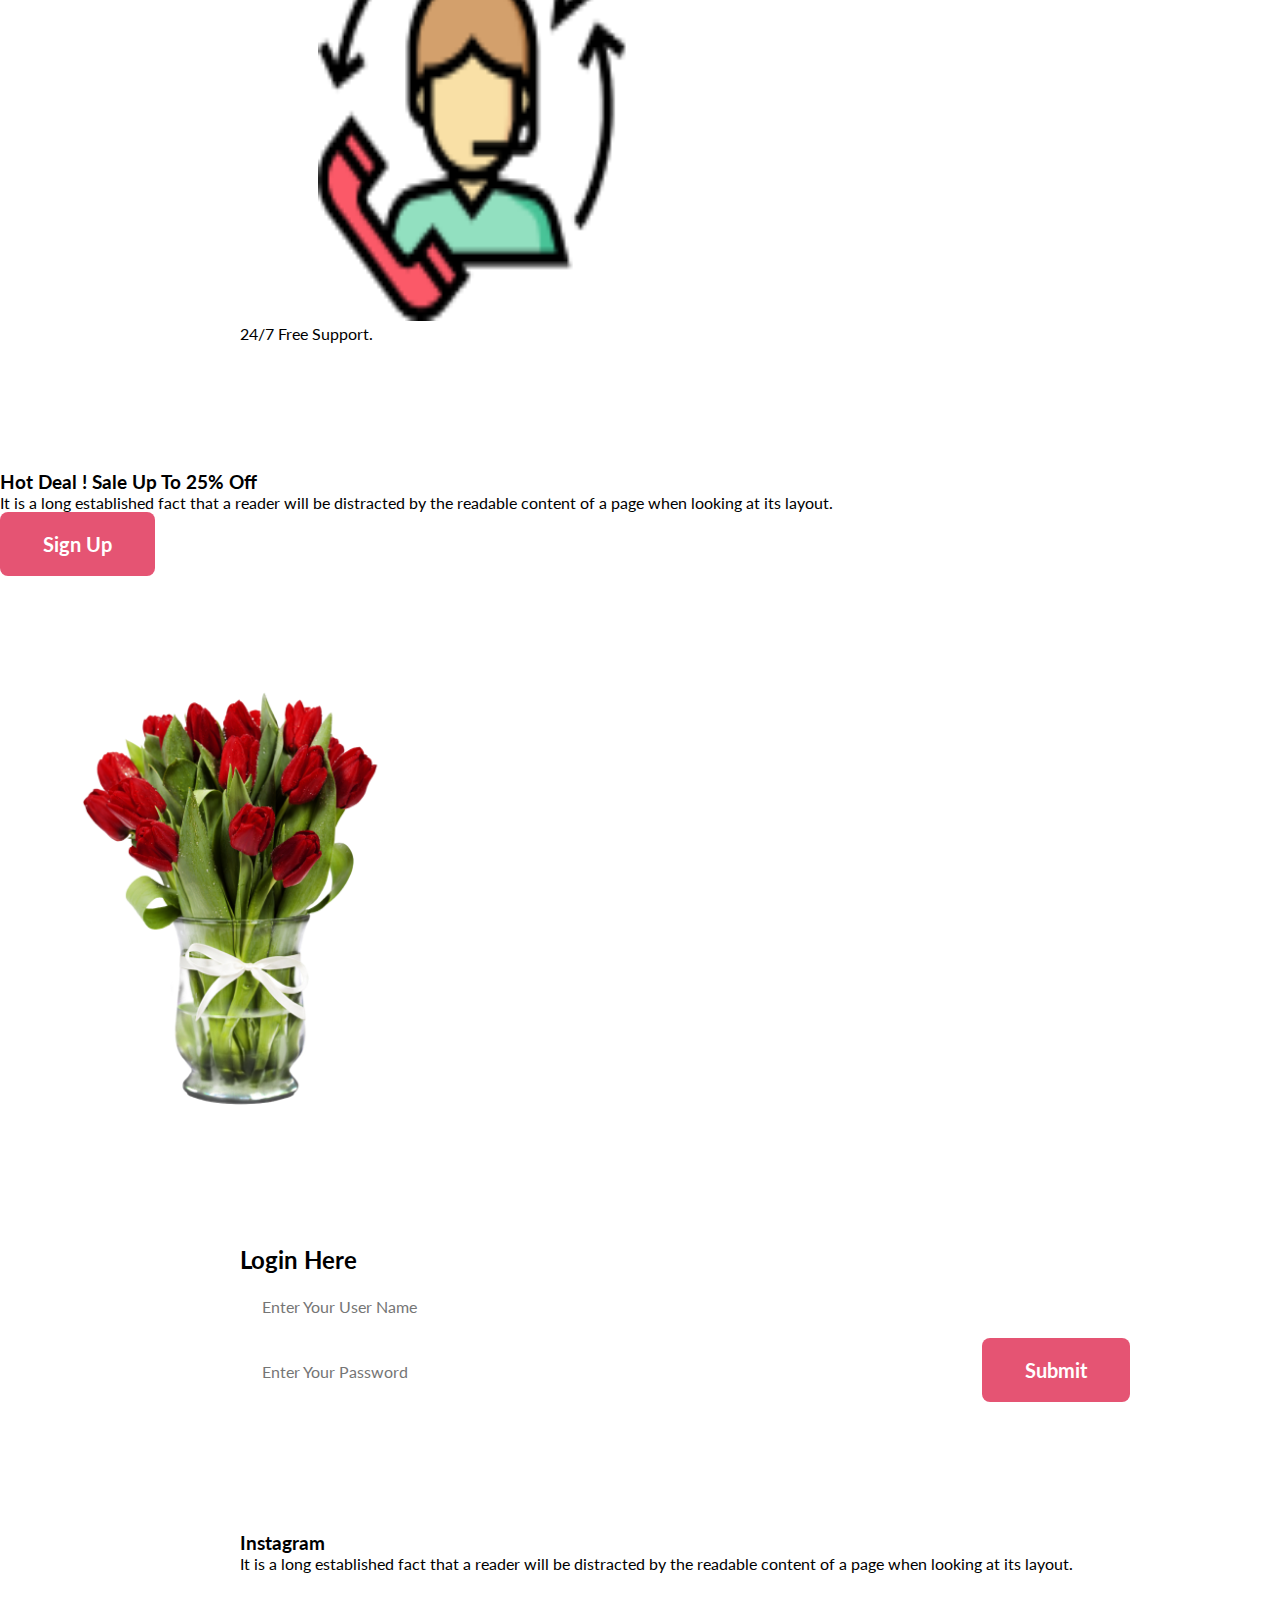
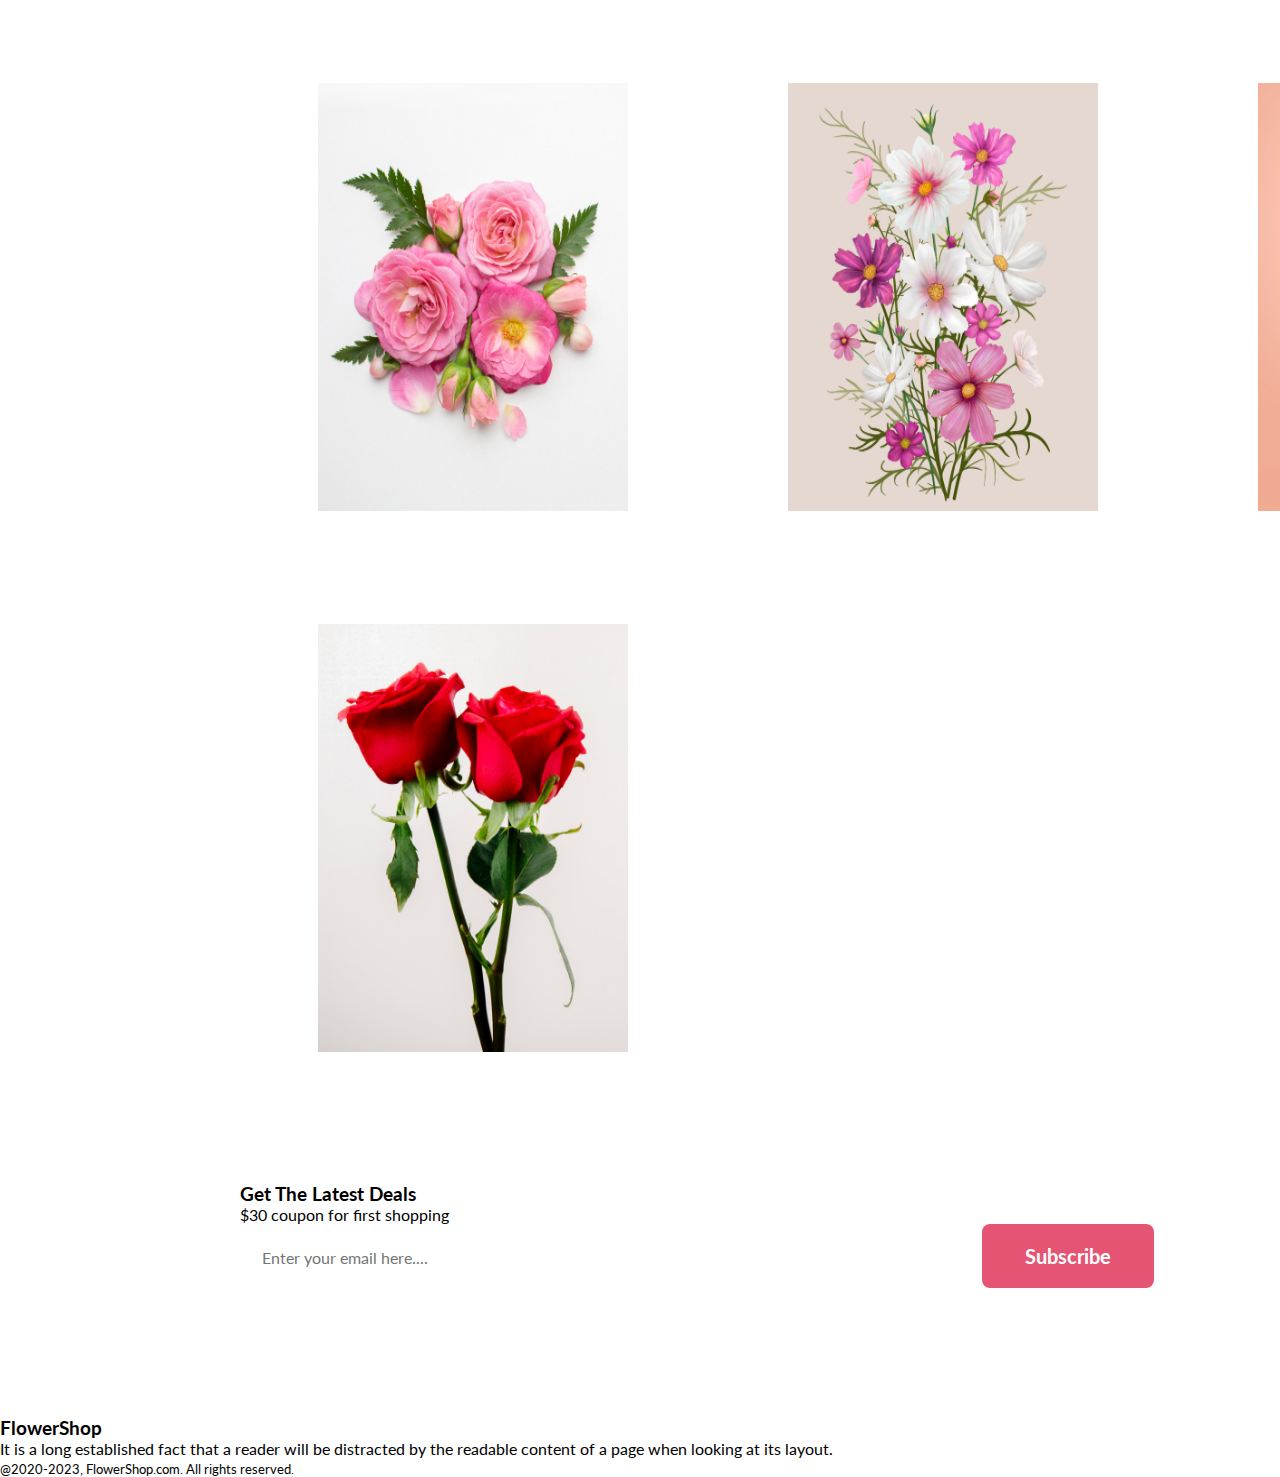
==== commit 34ba52f2: "featutre section added" ====
--- a/index.html
+++ b/index.html
@@ -6,9 +6,9 @@
     <meta name="viewport" content="width=device-width, initial-scale=1.0">
     <title>FlowerShop</title>
     <link rel="stylesheet" href="style.css">
-    <link rel="preconnect" href="https://fonts.googleapis.com">
-<link rel="preconnect" href="https://fonts.gstatic.com" crossorigin>
-<link href="https://fonts.googleapis.com/css2?family=Lato:wght@100;300;400;700;900&display=swap" rel="stylesheet">
+    <link rel="shortcut icon" href="" type="image/x-icon">
+    <link rel="preconnect" href="https://fonts.gstatic.com" crossorigin>
+    <link href="https://fonts.googleapis.com/css2?family=Lato:wght@100;300;400;700;900&display=swap" rel="stylesheet">
 </head>
 
 <body>
@@ -32,8 +32,33 @@
                 </div>
             </div>
         </section>
-        <!-- Features container -->
-
+        <!------------------------- Features container ------------------------->
+        <section class="section-alignment">
+            <div class="feature-container">
+                <h1 class="feature-title">Our Featured Flowers</h1>
+            <p class="feature-description">It is a long established fact that a reader will be distracted by the readable content of a page when looking at its layout.</p>
+            <div class="freature-img">
+                <div >
+                    <div class="bg-1">
+                        <img src="./images/pngwing 6.png" alt="">
+                    </div>
+                    <p class="flower-name">Pink Flower Tree</p>
+                </div>
+                <div >
+                    <div class="bg-2">
+                        <img src="./images/pngwing 5.png" alt="">
+                    </div>
+                    <p class="flower-name">Pink Flower Tree</p>
+                </div>
+                <div >
+                    <div class="bg-3">
+                        <img src="./images/pngwing 7.png" alt="">
+                    </div>
+                    <p class="flower-name">Pink Flower Tree</p>
+                </div>
+            </div>
+            </div>
+        </section>
         <!-- -----------------------------support section--------------------- -->
 
         <section class="section-alignment">
@@ -84,8 +109,8 @@
         </section>
 
         <!-- --------------------------------instagram section ------------------------------------>
-        
-        
+
+
         <section class="section-alignment">
             <div class="insta-container">
                 <h3 class="insta-title">Instagram</h3>
@@ -118,7 +143,7 @@
     </main>
 
     <!--------------------------------------- footer section ----------------------------------------->
-    
+
     <footer>
         <div class="footer-info">
             <h3 class="footer-title"><span class="text-color">Flower</span>Shop</h3>
--- a/style.css
+++ b/style.css
@@ -35,6 +35,7 @@
 
 .banner-section {
     width: 1920px;
+    height: 850px;
 }
 
 .bannner-container {
@@ -42,11 +43,8 @@
     justify-content: space-around;
     align-items: center;
     gap: 97px;
-    height: 850px;
     background: rgba(229, 84, 115, 0.10);
-
-    height: 850px;
-    padding: 0 240px;
+    padding: 50px 240px 0px 240px;
 }
 
 .banner-title {
@@ -66,7 +64,8 @@
 }
 
 .banner-img {
-    margin-top: 17px;
+    /* margin-top: 17px; */
+    padding-top: 50px 0;
     width: 635px;
     height: 800px
 }
@@ -83,24 +82,75 @@
 
 /* ----------------------------features section=------------------------------------- */
 
-/* .image-container {
+.feature-container {
+    text-align: center;
+
+}
+
+.feature-title {
+    color: #272727;
+    font-size: 40px;
+    font-weight: 800;
+    margin-bottom: 24px ;
+
+}
+
+.feature-description {
+    color: rgba(39, 39, 39, 0.60);
+    font-size: 18px;
+    font-weight: 400;
+    line-height: 30px;
+    margin-bottom: 48px;
+    
+}
+
+
+.freature-img {
     display: flex;
     justify-content: space-around;
-    align-items: center;
-
-}
-
-.back {
+    padding: 0px 240px;
+    gap: 24px;
+}
+.flower-name{
+    margin-top: 34px;
+}
+
+.bg-1 {
+    width: 464px;
+    height: 538px;
     border-radius: 300px 300px 0px 0px;
-    background: rgba(167, 33, 98, 0.15);
-}
-
-.img-pink {
-
+    background-color: rgba(167, 33, 98, 0.15);
+}
+
+.bg-2 {
+    width: 464px;
+    height: 538px;
+    border-radius: 300px 300px 0px 0px;
+    background-color: rgba(5, 151, 160, 0.15);
+}
+
+.bg-3 {
+    width: 464px;
+    height: 538px;
+    border-radius: 300px 300px 0px 0px;
+    background-color: rgba(71, 125, 17, 0.15);
+}
+
+img {
     width: 310px;
     height: 428px;
-} */
-
+    padding: 110px 78px 0px 78px;
+}
+
+.feature-container .freature-img p{
+    color: #272727;
+text-align: center;
+font-family: Lato;
+font-size: 24px;
+font-style: normal;
+font-weight: 700;
+line-height: 35px;
+text-decoration-line: underline;
 /* ----------------------------support section------------------------ */
 
 .support-container {
@@ -113,7 +163,7 @@
     text-align: center;
 }
 
-.support-details{
+.support-details {
     margin-top: 24px;
     color: rgba(39, 39, 39, 0.80);
     font-size: 24px;
@@ -163,7 +213,7 @@
 }
 
 
-/* ------------------------------------------login sectio-------------------------  */
+/* ------------------------------------------login section-------------------------  */
 
 
 .login-container {
@@ -172,7 +222,9 @@
     align-items: center;
     flex-direction: column;
     gap: 32px;
-    background: rgba(5, 151, 160, 0.15);
+    /* background: linear-gradient(45deg,rgba(236, 8, 141, 0.432), rgba(255, 255, 255, 0.26)); */
+    background: rgb(238, 174, 202);
+    background: radial-gradient(circle, rgba(238, 174, 202, 1) 0%, rgba(148, 187, 233, 1) 100%);
     height: 620px;
 }
 
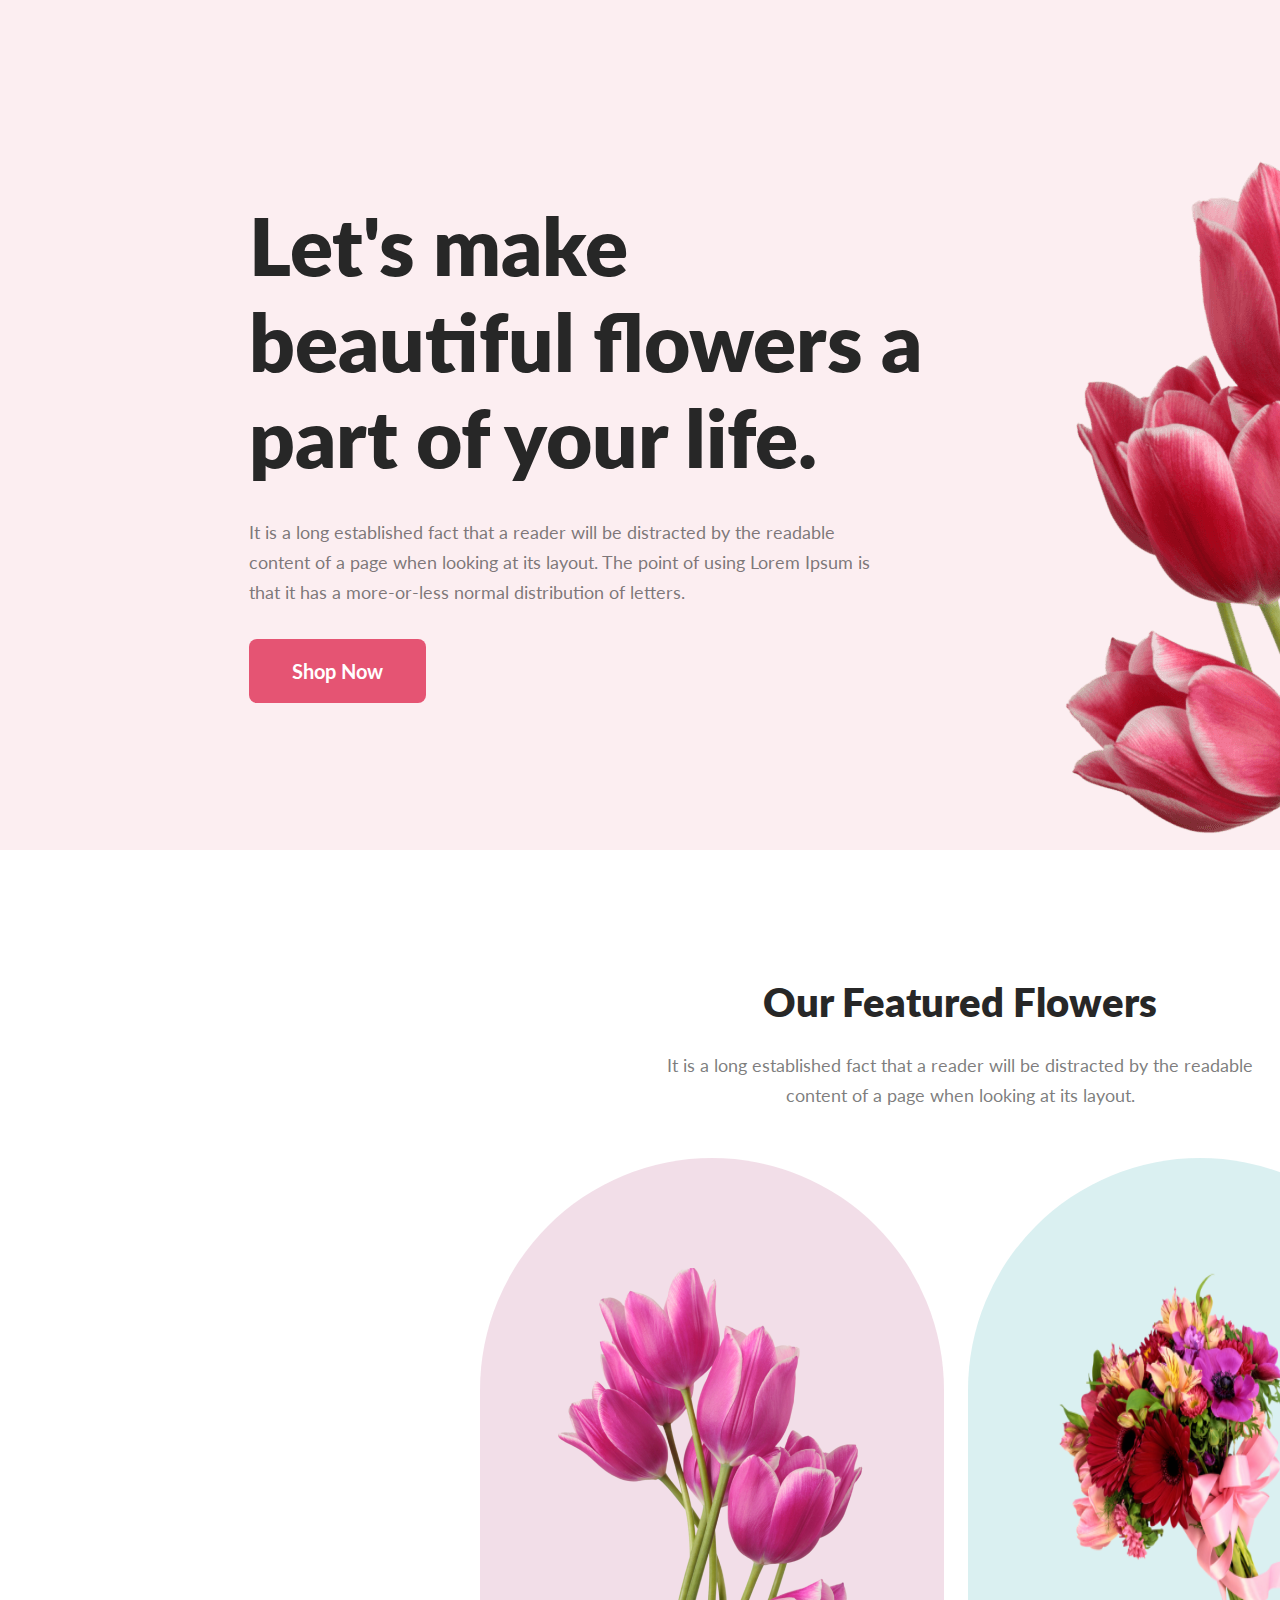
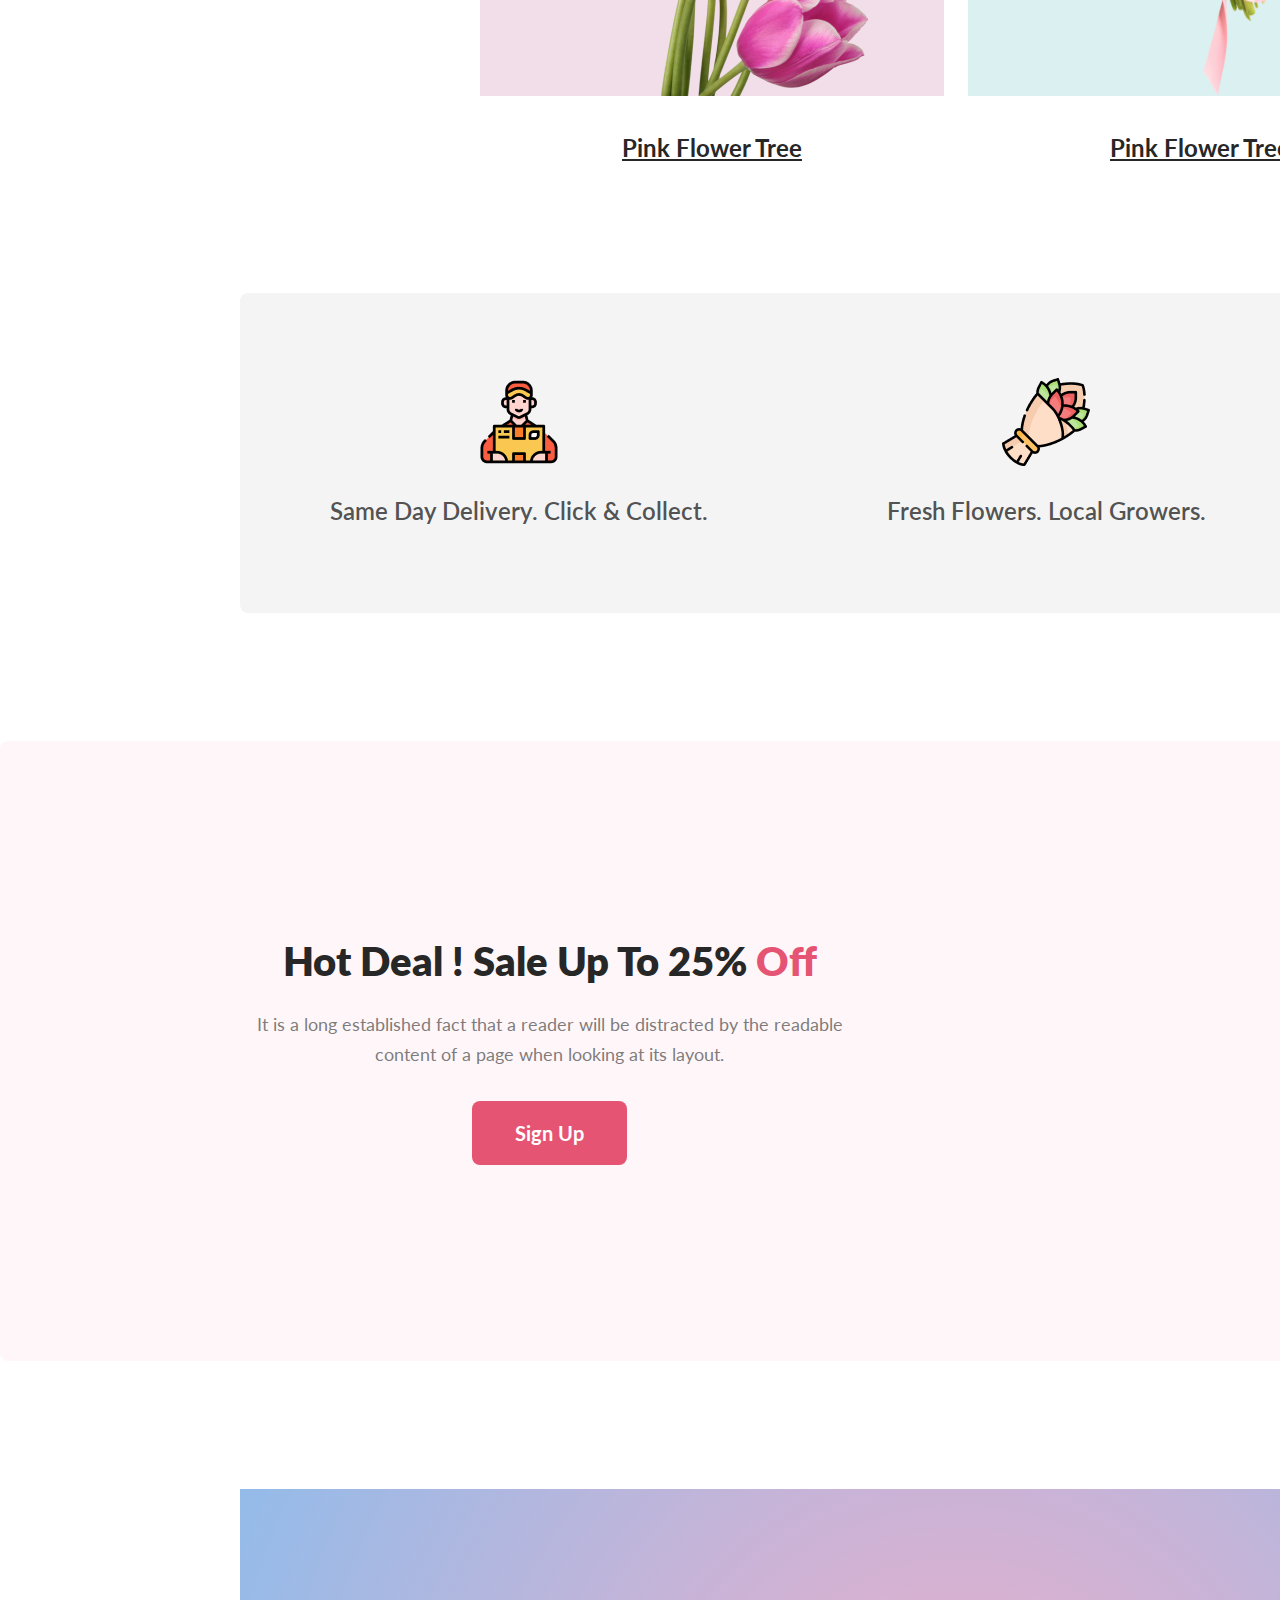
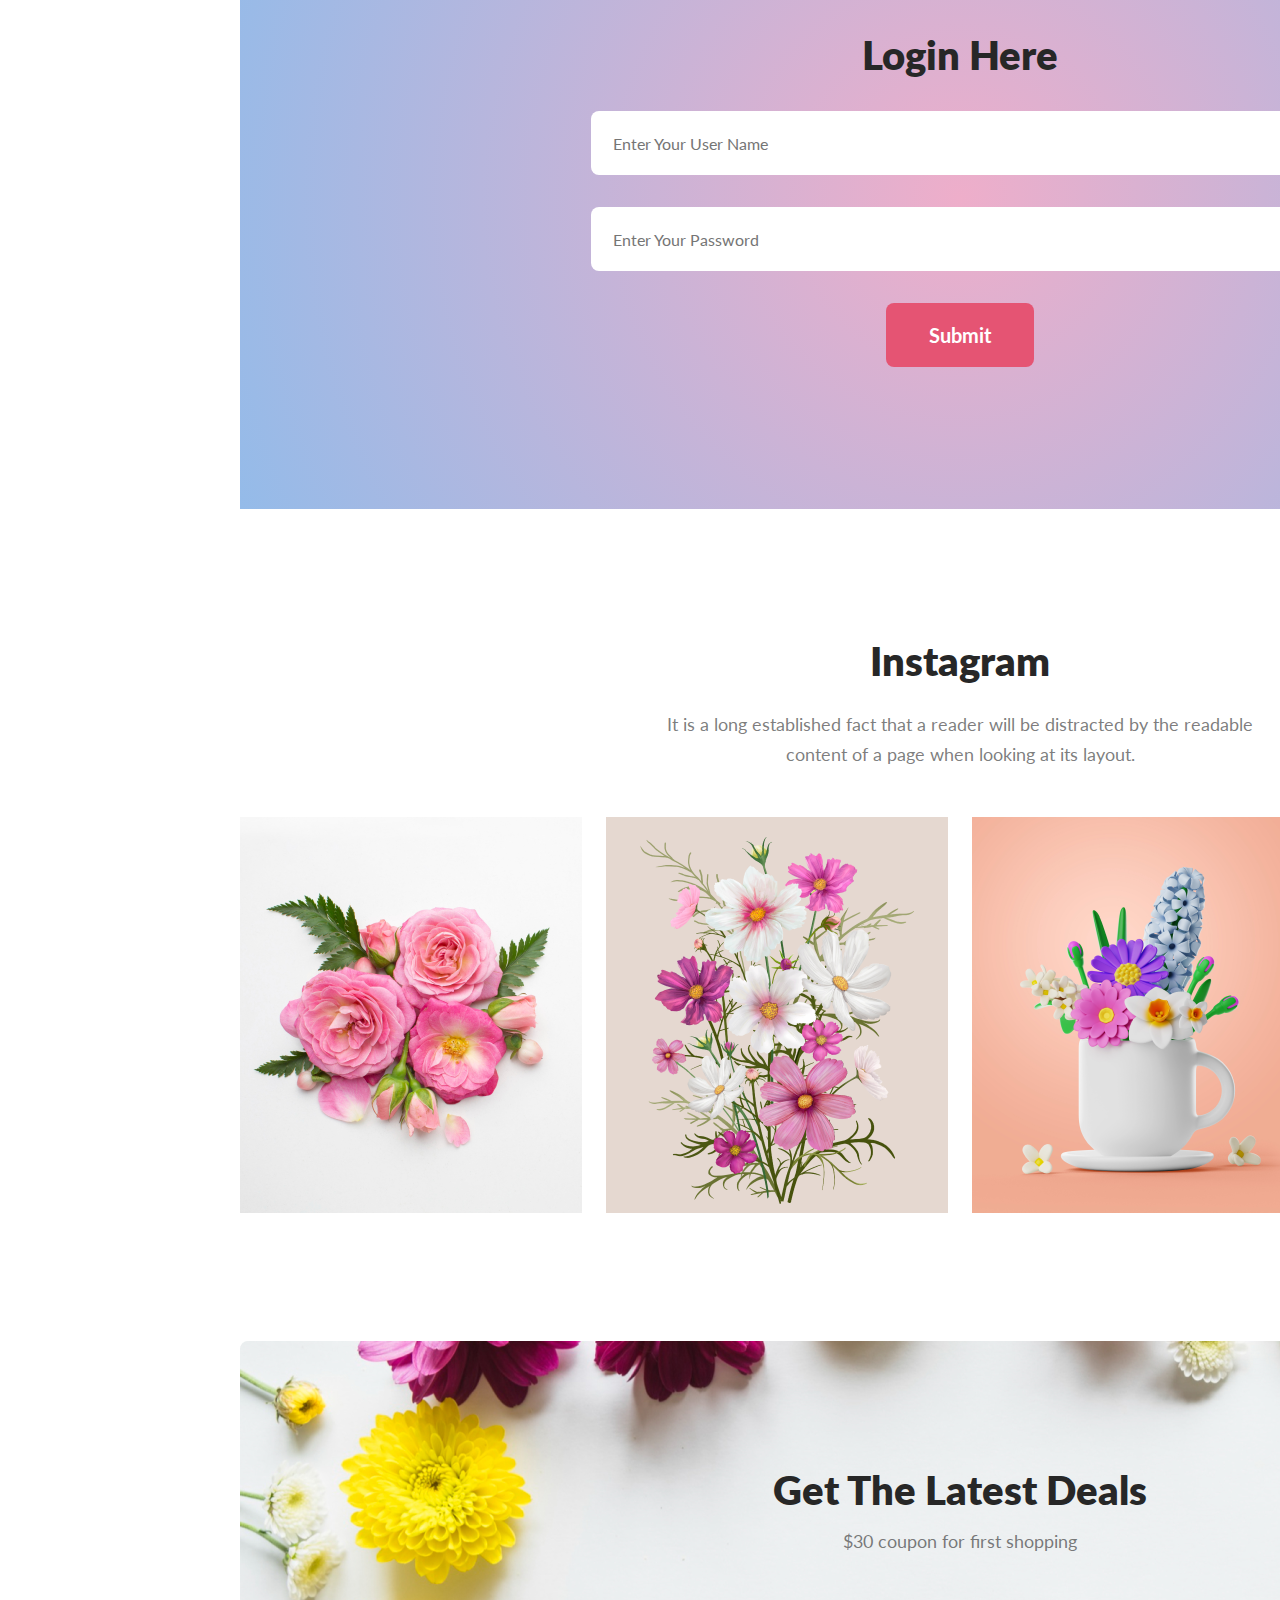
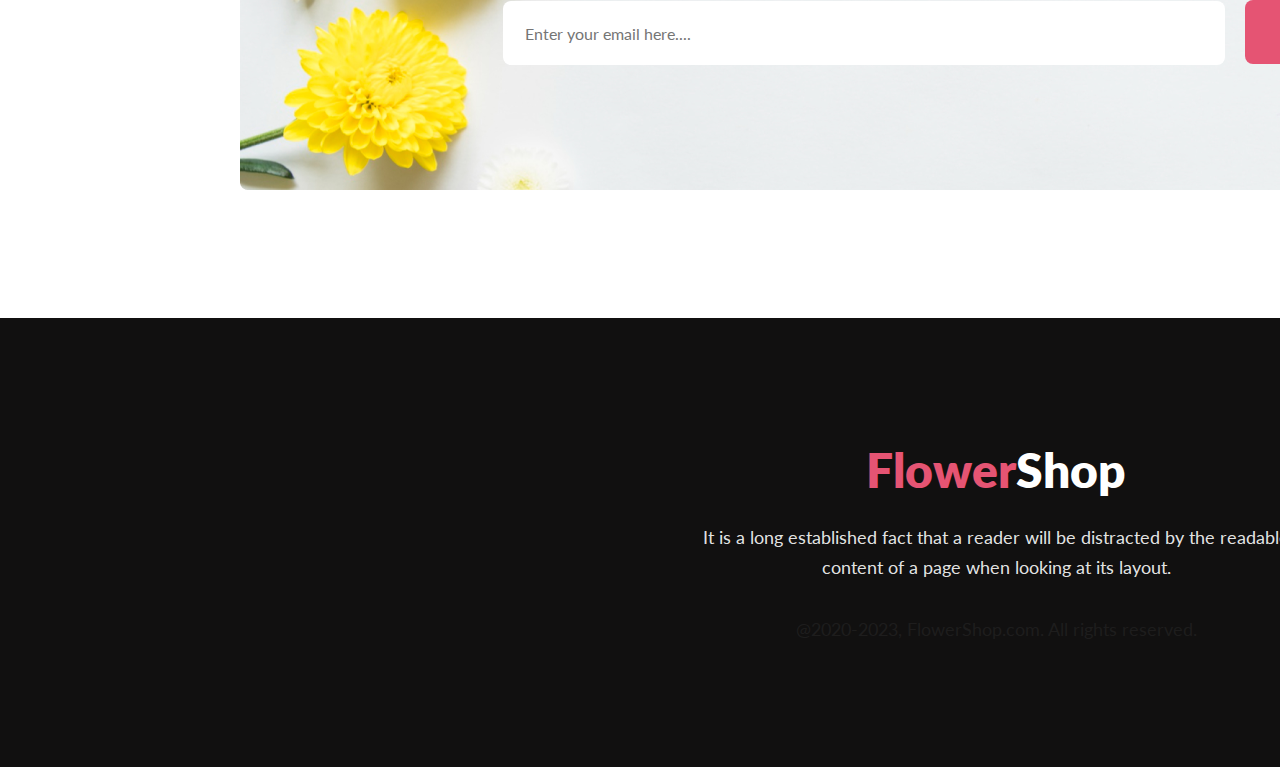
==== commit 4bd5fa54: "image issue solved" ====
--- a/index.html
+++ b/index.html
@@ -40,19 +40,19 @@
             <div class="freature-img">
                 <div >
                     <div class="bg-1">
-                        <img src="./images/pngwing 6.png" alt="">
+                        <img src="./images/pngwing 6.png" alt="" class="flower-picture">
                     </div>
                     <p class="flower-name">Pink Flower Tree</p>
                 </div>
                 <div >
                     <div class="bg-2">
-                        <img src="./images/pngwing 5.png" alt="">
+                        <img src="./images/pngwing 5.png" alt="" class="flower-picture">
                     </div>
                     <p class="flower-name">Pink Flower Tree</p>
                 </div>
                 <div >
                     <div class="bg-3">
-                        <img src="./images/pngwing 7.png" alt="">
+                        <img src="./images/pngwing 7.png" alt="" class="flower-picture">
                     </div>
                     <p class="flower-name">Pink Flower Tree</p>
                 </div>
--- a/style.css
+++ b/style.css
@@ -64,10 +64,9 @@
 }
 
 .banner-img {
-    /* margin-top: 17px; */
-    padding-top: 50px 0;
     width: 635px;
-    height: 800px
+    height: 800px;
+    /* padding: 0px 78px; */
 }
 
 .btn-primary {
@@ -91,17 +90,21 @@
     color: #272727;
     font-size: 40px;
     font-weight: 800;
-    margin-bottom: 24px ;
+    margin-bottom: 24px;
 
 }
 
 .feature-description {
+    width: 594px;
+    margin: auto;
     color: rgba(39, 39, 39, 0.60);
     font-size: 18px;
     font-weight: 400;
     line-height: 30px;
     margin-bottom: 48px;
     
+
+
 }
 
 
@@ -111,9 +114,8 @@
     padding: 0px 240px;
     gap: 24px;
 }
-.flower-name{
-    margin-top: 34px;
-}
+
+
 
 .bg-1 {
     width: 464px;
@@ -136,21 +138,24 @@
     background-color: rgba(71, 125, 17, 0.15);
 }
 
-img {
+.flower-picture {
     width: 310px;
     height: 428px;
     padding: 110px 78px 0px 78px;
 }
 
-.feature-container .freature-img p{
-    color: #272727;
-text-align: center;
-font-family: Lato;
-font-size: 24px;
-font-style: normal;
-font-weight: 700;
-line-height: 35px;
-text-decoration-line: underline;
+.flower-name {
+    color: #272727;
+    text-align: center;
+    font-family: Lato;
+    font-size: 24px;
+    font-style: normal;
+    font-weight: 700;
+    line-height: 35px;
+    text-decoration-line: underline;
+    margin-top: 34px;
+}
+
 /* ----------------------------support section------------------------ */
 
 .support-container {
@@ -192,7 +197,6 @@
 
 .text-color {
     color: #E55473;
-    ;
 }
 
 .sales-title {
@@ -345,7 +349,7 @@
     font-size: 18px;
     font-weight: 400;
     line-height: 30px;
-    width: 625;
+    width: 625px;
     margin-bottom: 32px;
 }
 
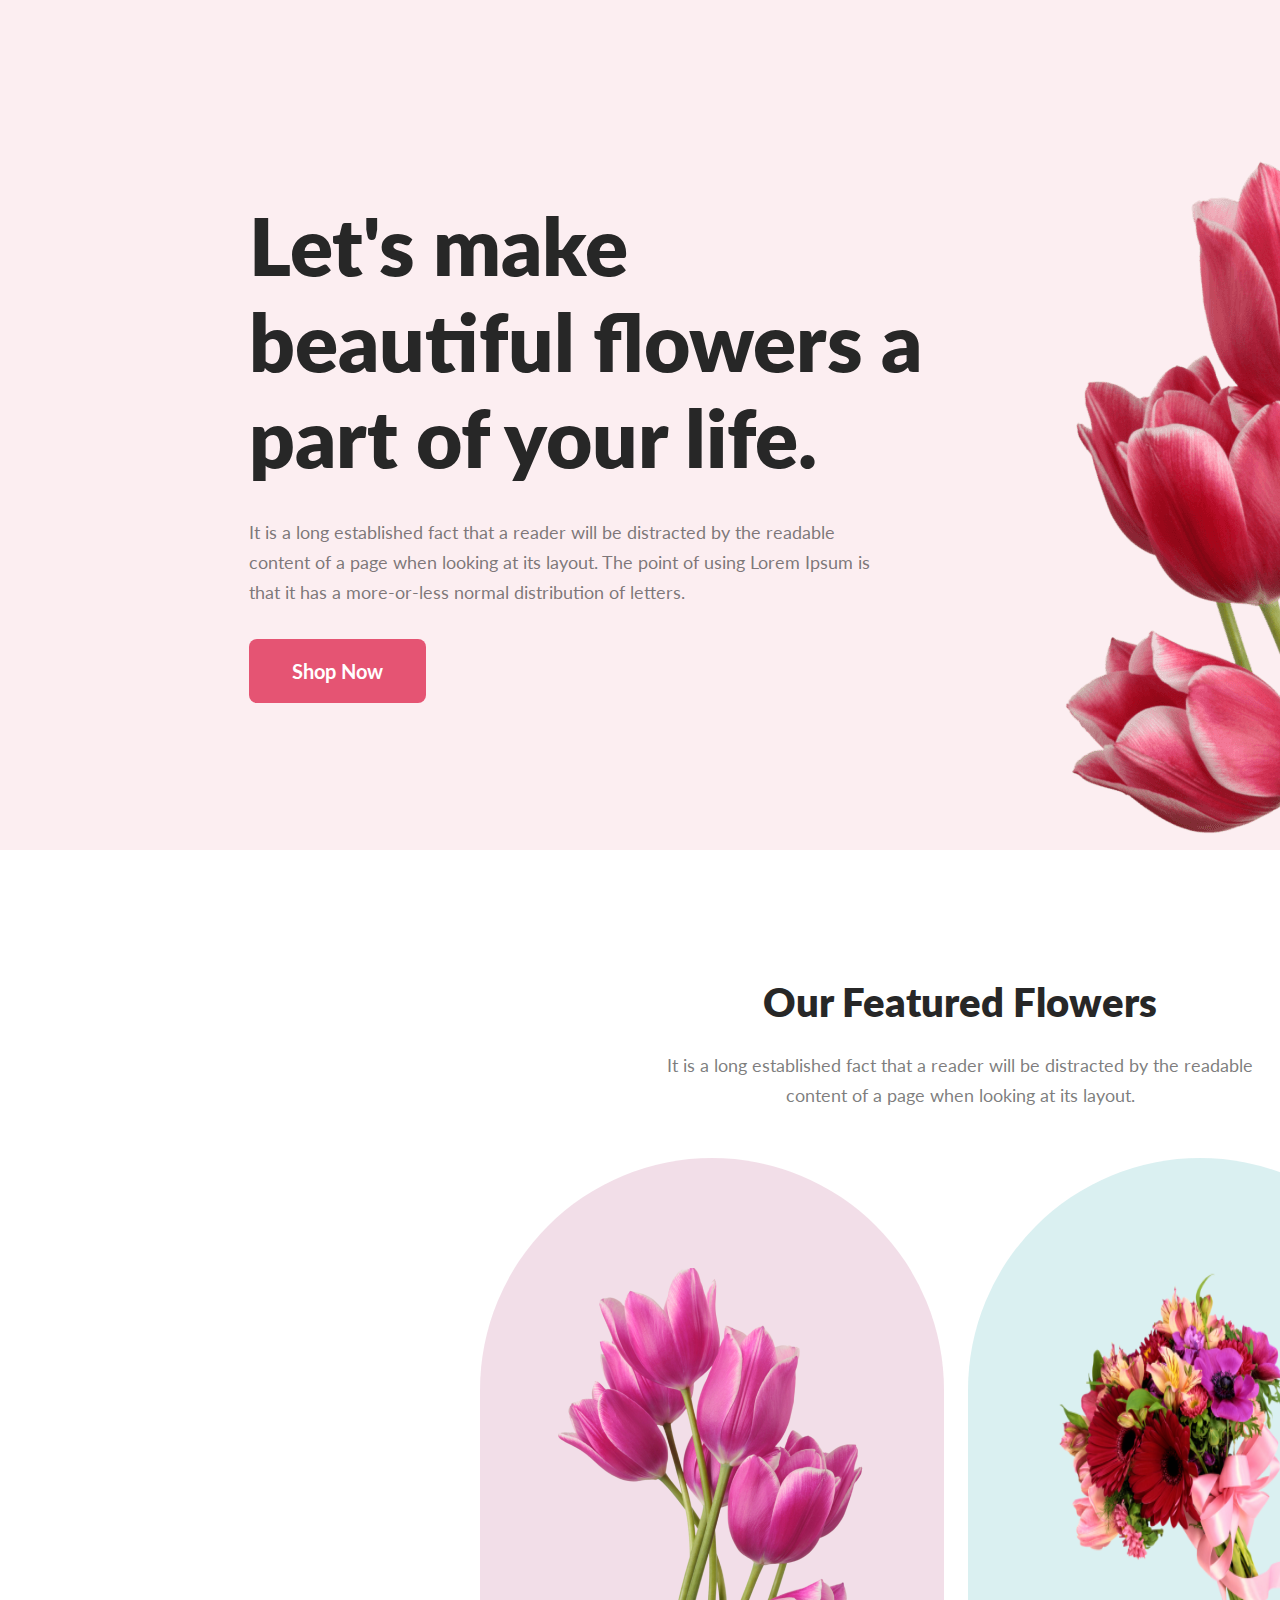
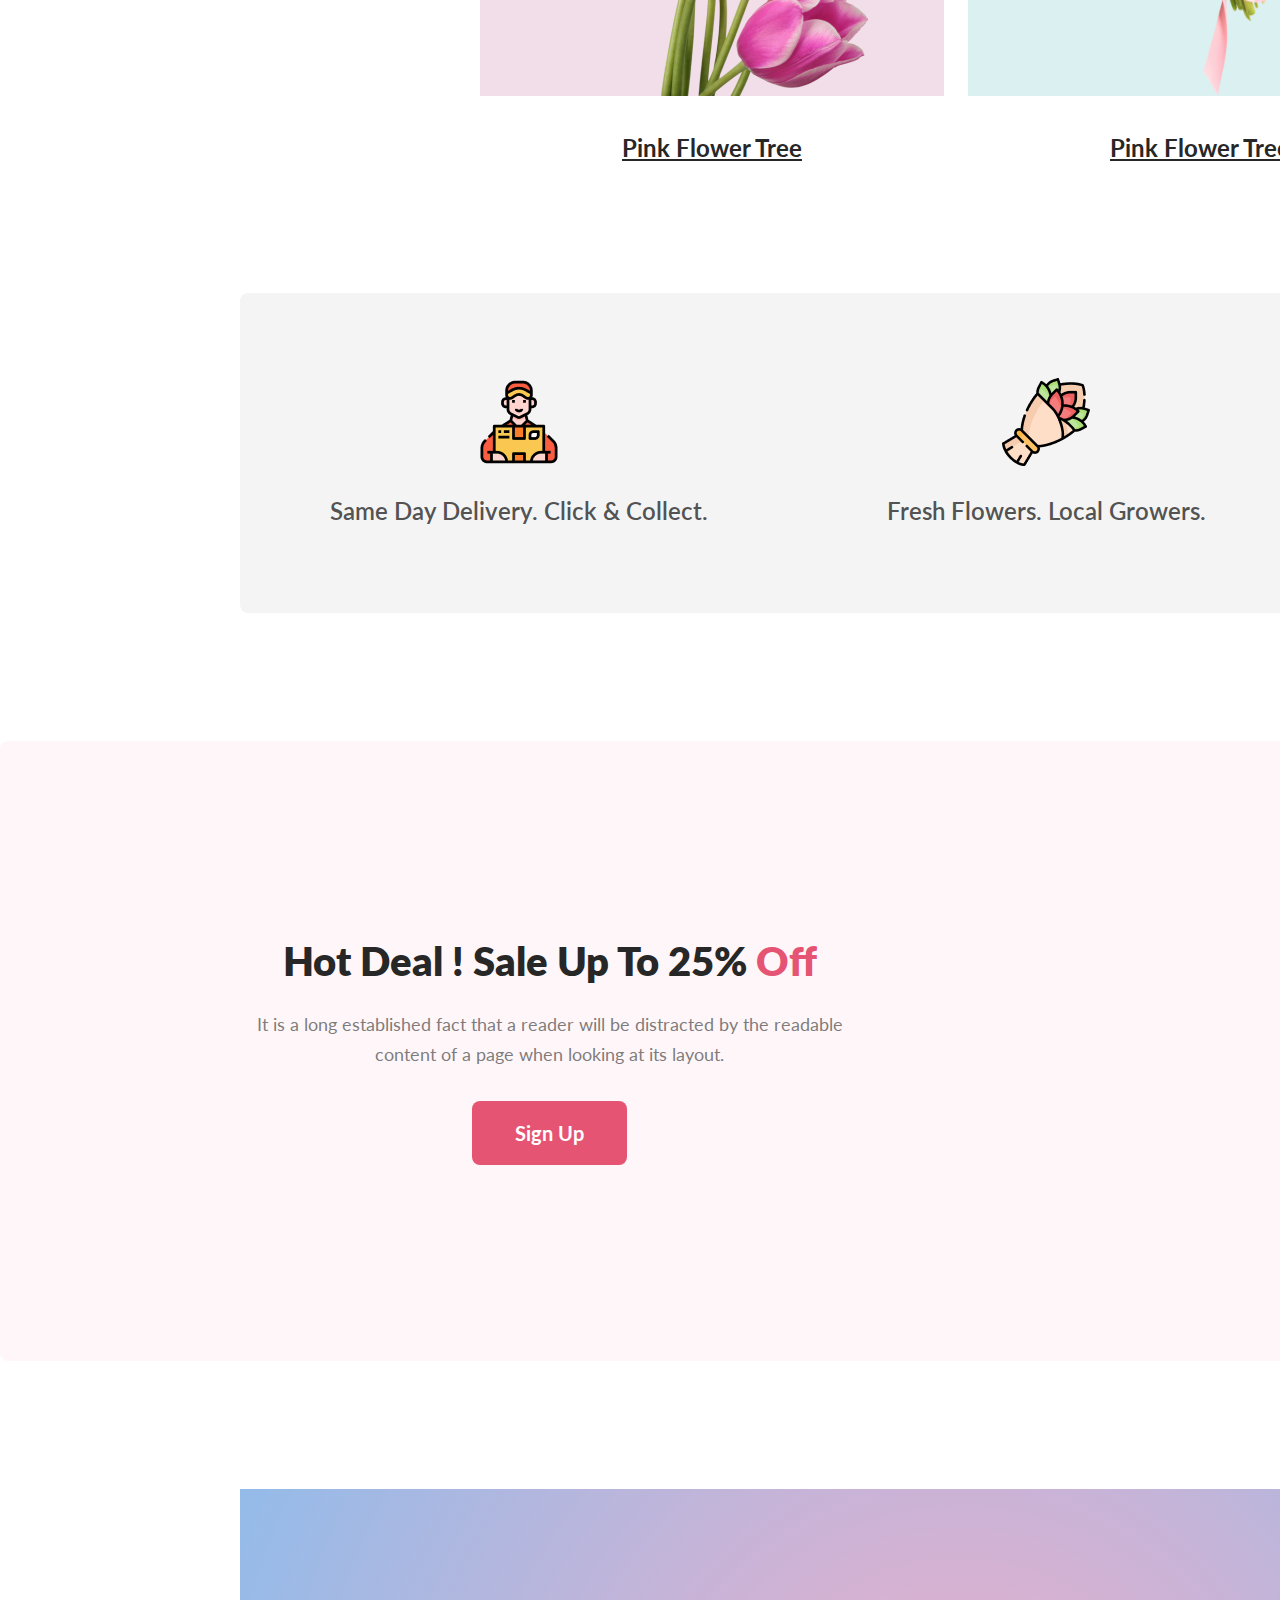
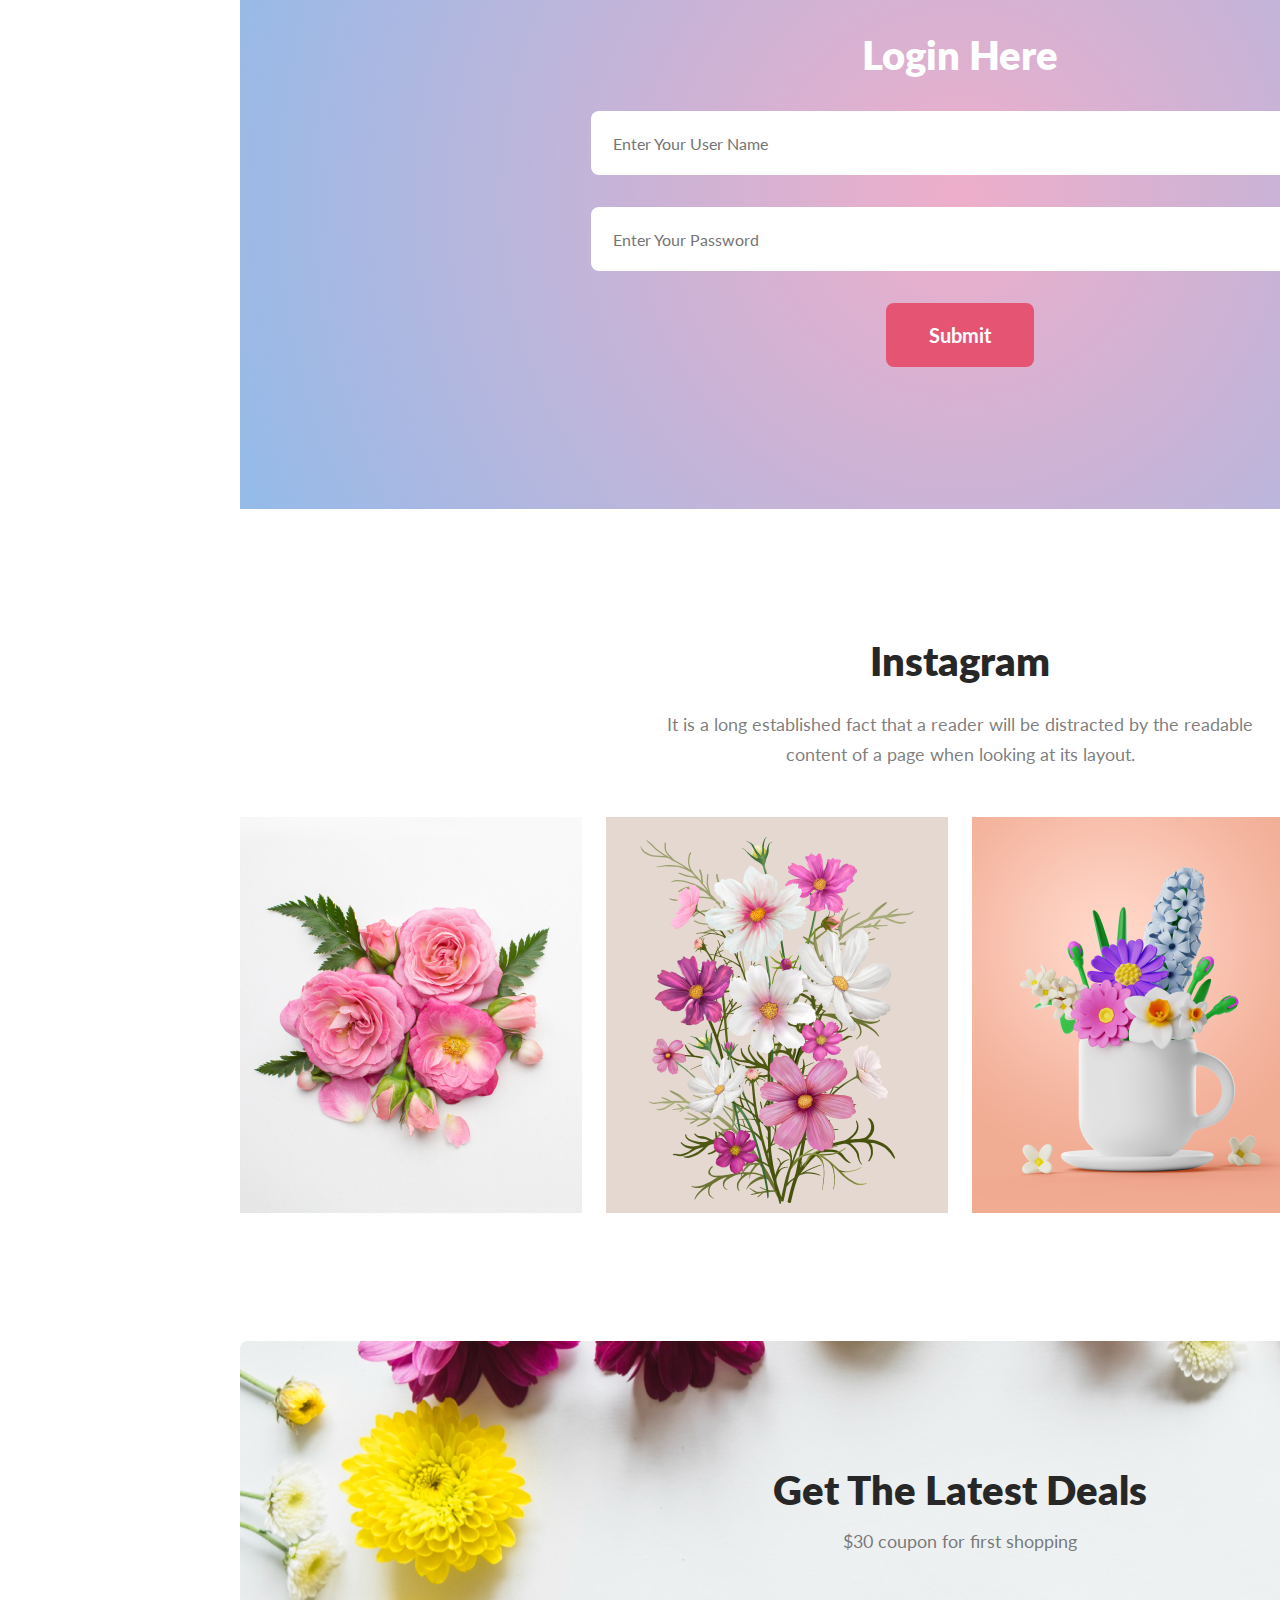
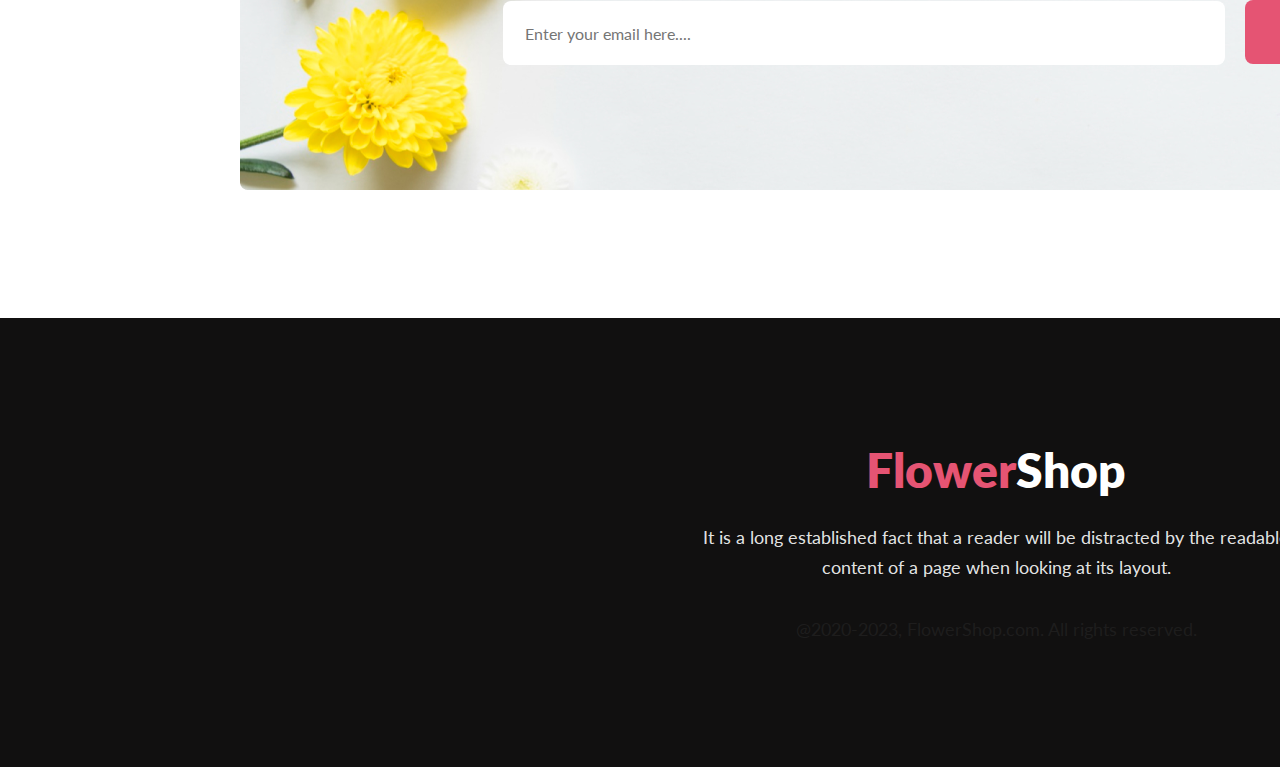
==== commit 03644ccf: "login section css added" ====
--- a/index.html
+++ b/index.html
@@ -102,8 +102,8 @@
         <section class="section-alignment">
             <div class="login-container">
                 <h2 class="login-title">Login Here</h2>
-                <input type="text" placeholder="Enter Your User Name" required class="user-input">
-                <input type="password" placeholder="Enter Your Password" required class="user-input">
+                <input type="text" placeholder="Enter Your User Name"  class="user-input">
+                <input type="password" placeholder="Enter Your Password"  class="user-input">
                 <button type="submit" class="btn-primary">Submit</button>
             </div>
         </section>
--- a/style.css
+++ b/style.css
@@ -30,6 +30,20 @@
     margin-right: 16px;
 }
 
+.btn-primary {
+    color: #FFF;
+    font-size: 20px;
+    font-weight: 700;
+    border-radius: 8px;
+    background: #E55473;
+    padding: 20px 43px;
+    border: 0px;
+}
+.btn-primary:hover{
+    background-color: #f5deb3;
+    color: #E55473;
+}
+
 /*---------------------------------------- banner section------------------------------------------ */
 
 
@@ -69,15 +83,6 @@
     /* padding: 0px 78px; */
 }
 
-.btn-primary {
-    color: #FFF;
-    font-size: 20px;
-    font-weight: 700;
-    border-radius: 8px;
-    background: #E55473;
-    padding: 20px 43px;
-    border: 0px;
-}
 
 /* ----------------------------features section=------------------------------------- */
 
@@ -233,7 +238,7 @@
 }
 
 .login-title {
-    color: #272727;
+    color: #ffffff;
     font-size: 40px;
     font-weight: 800;
 }
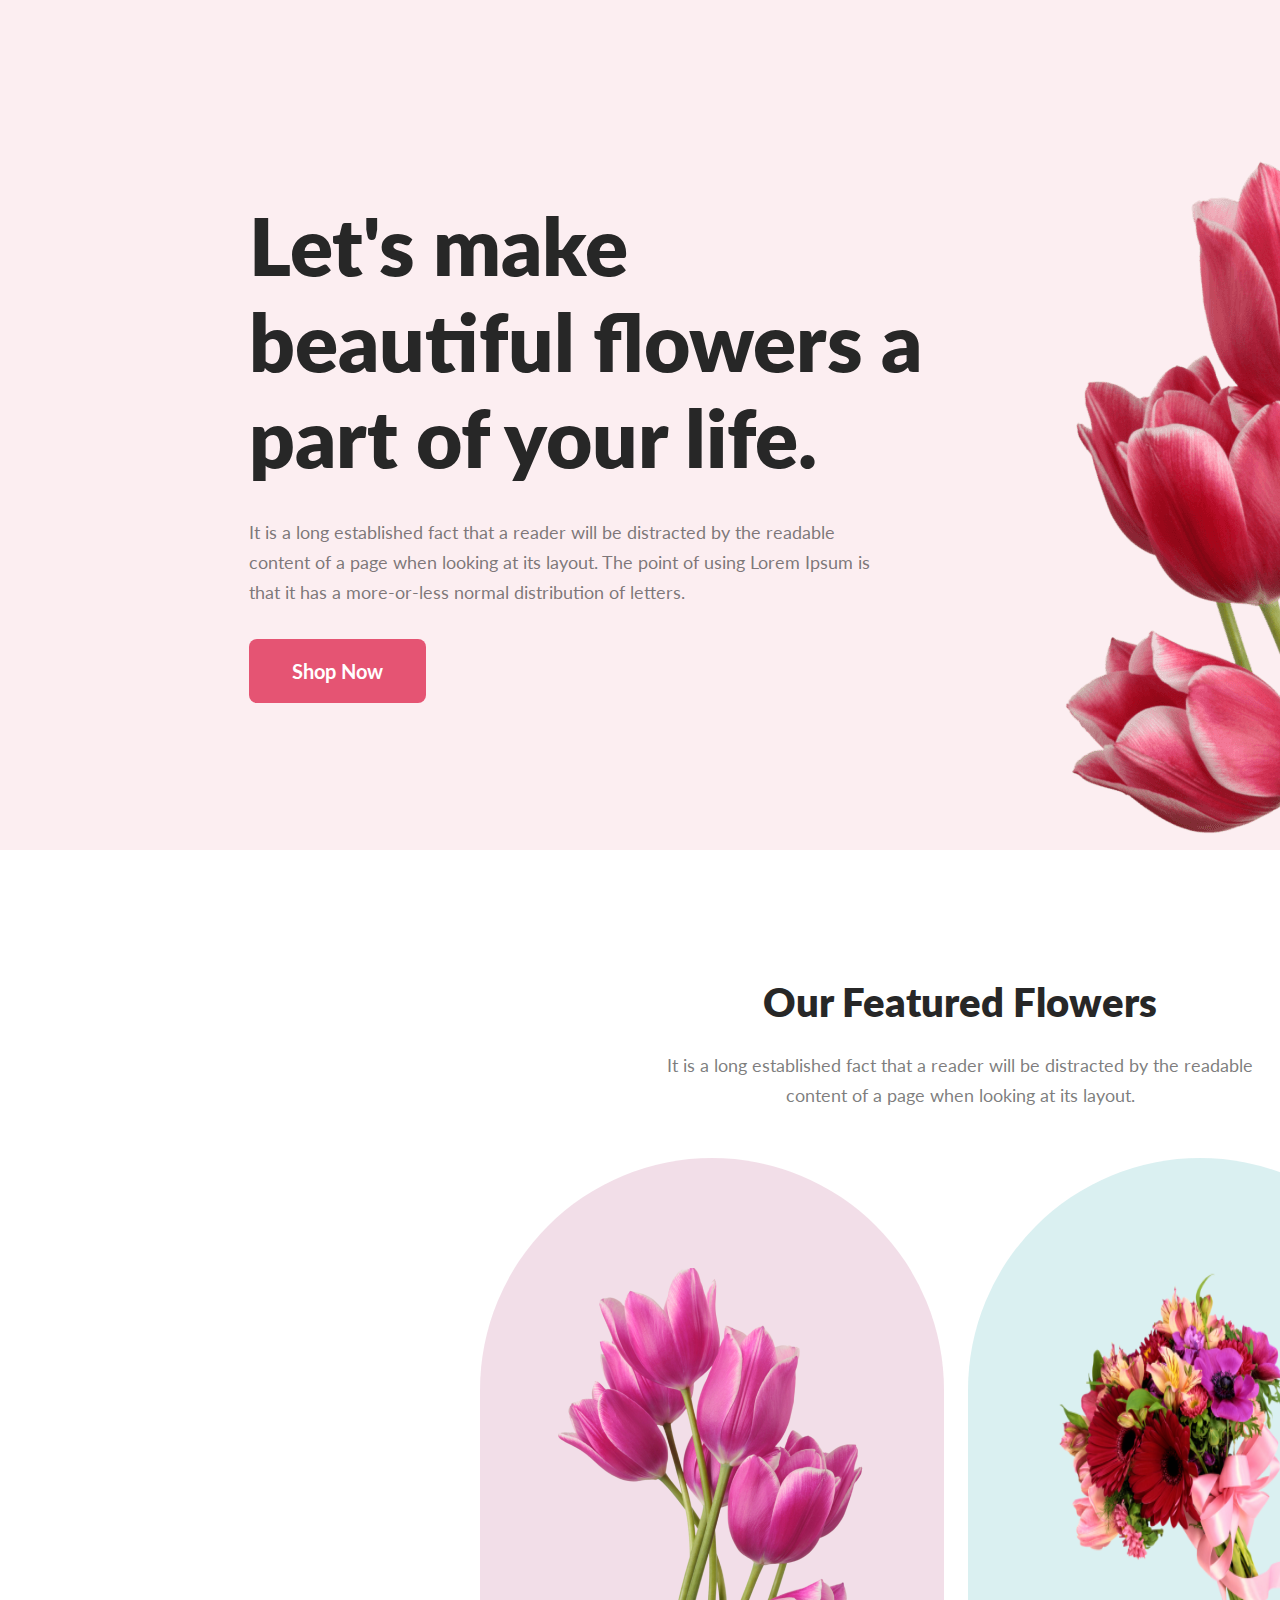
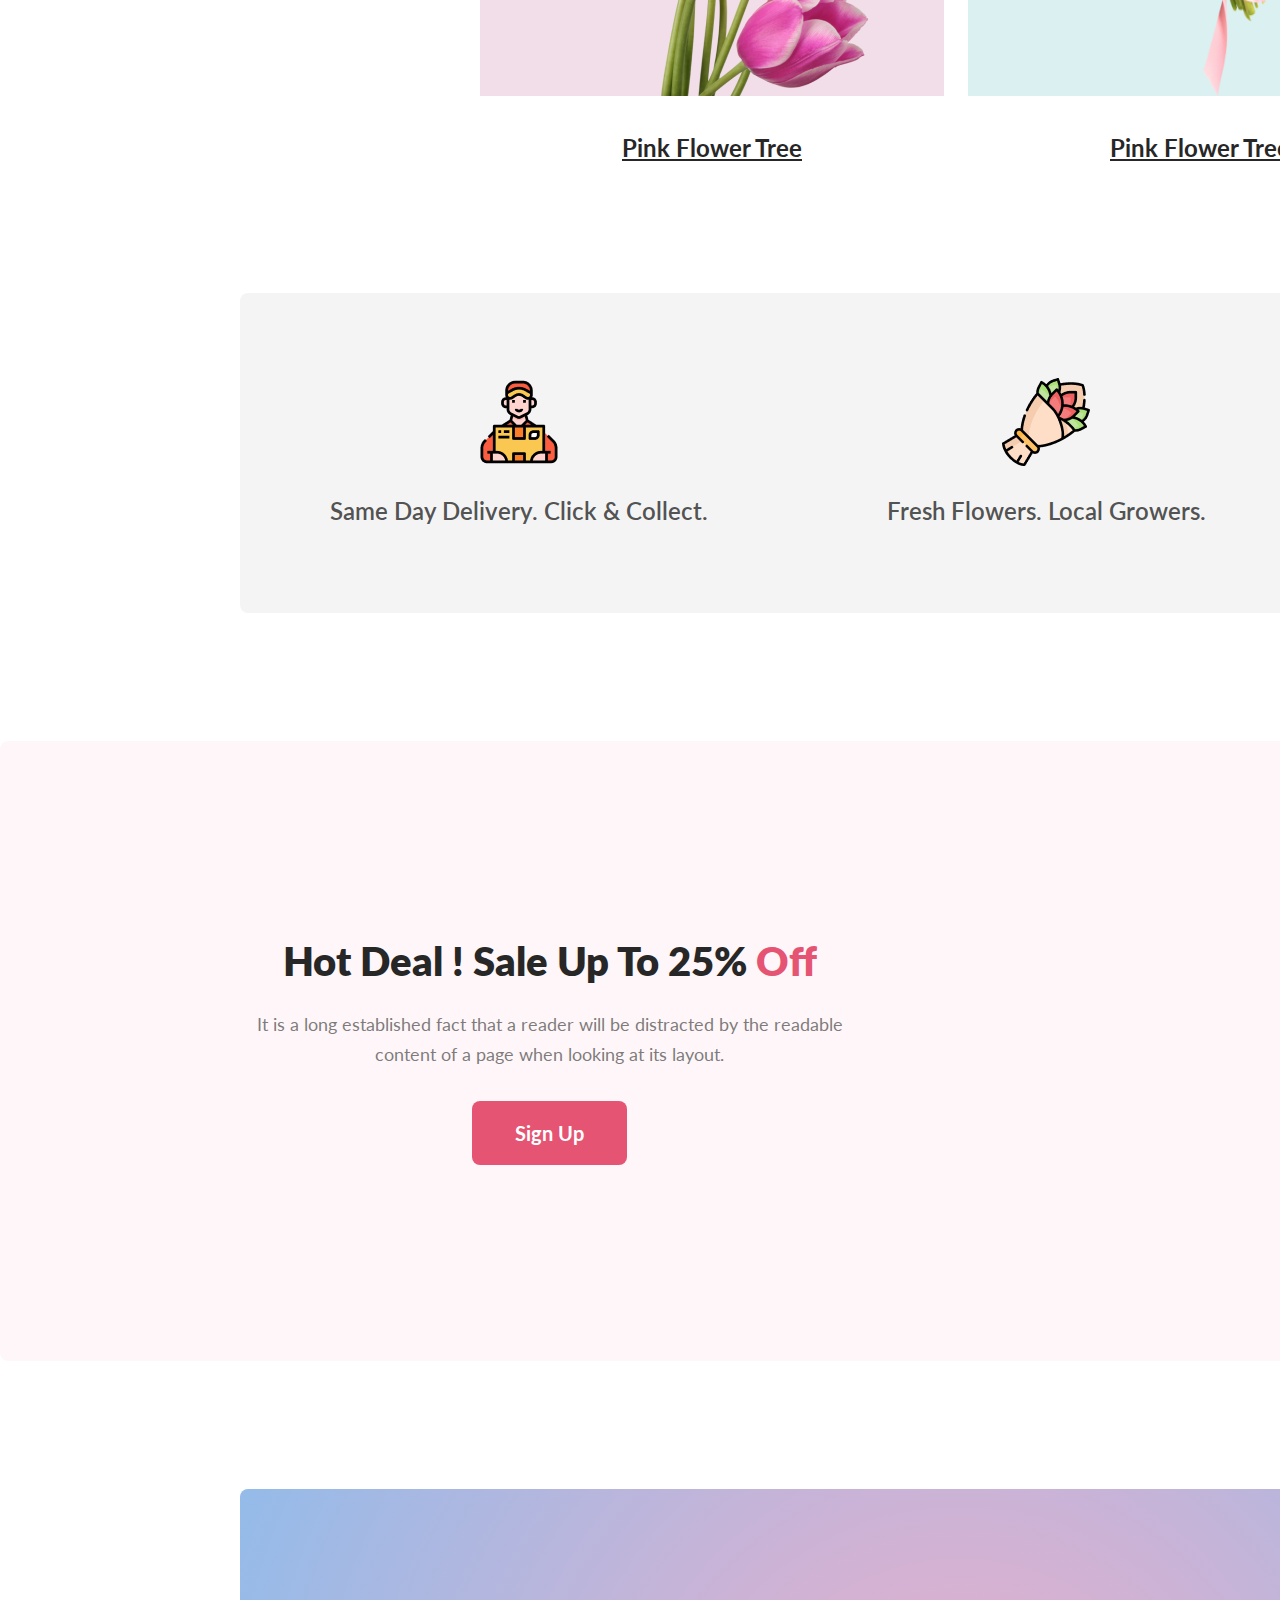
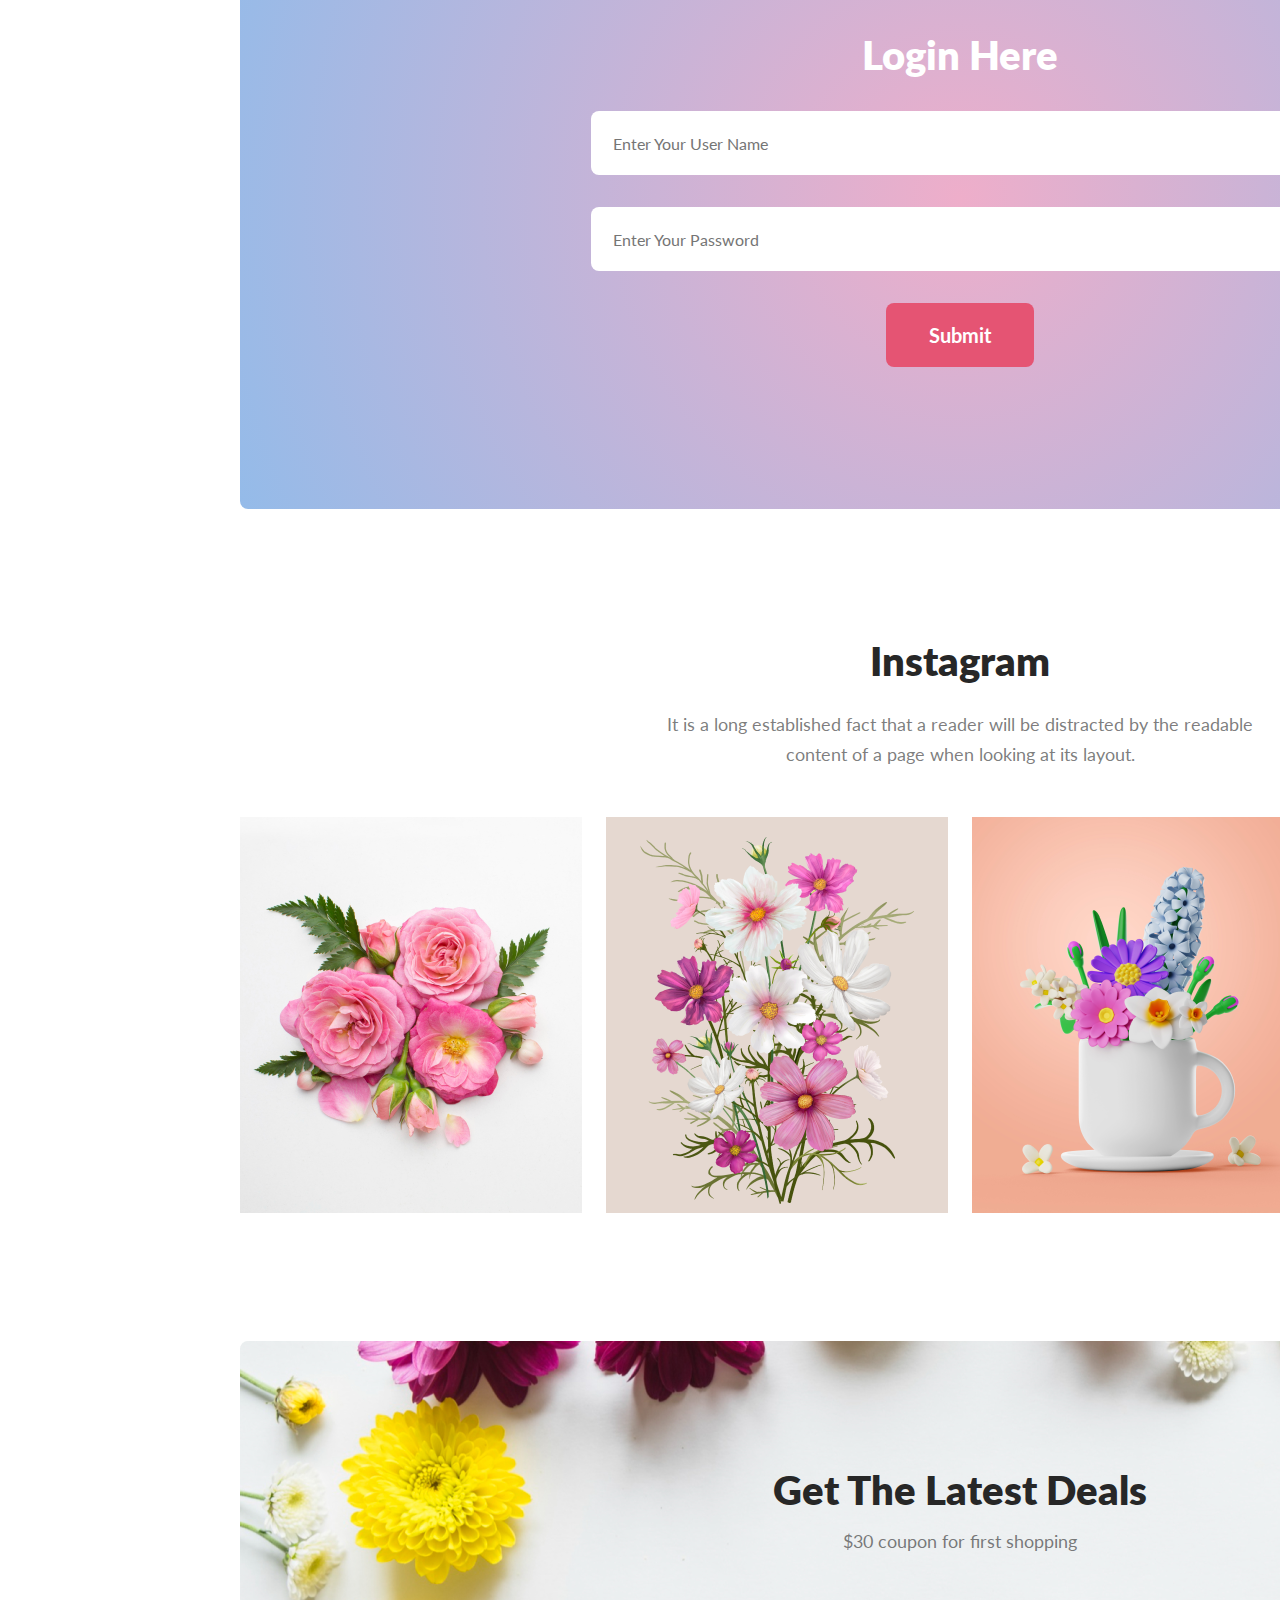
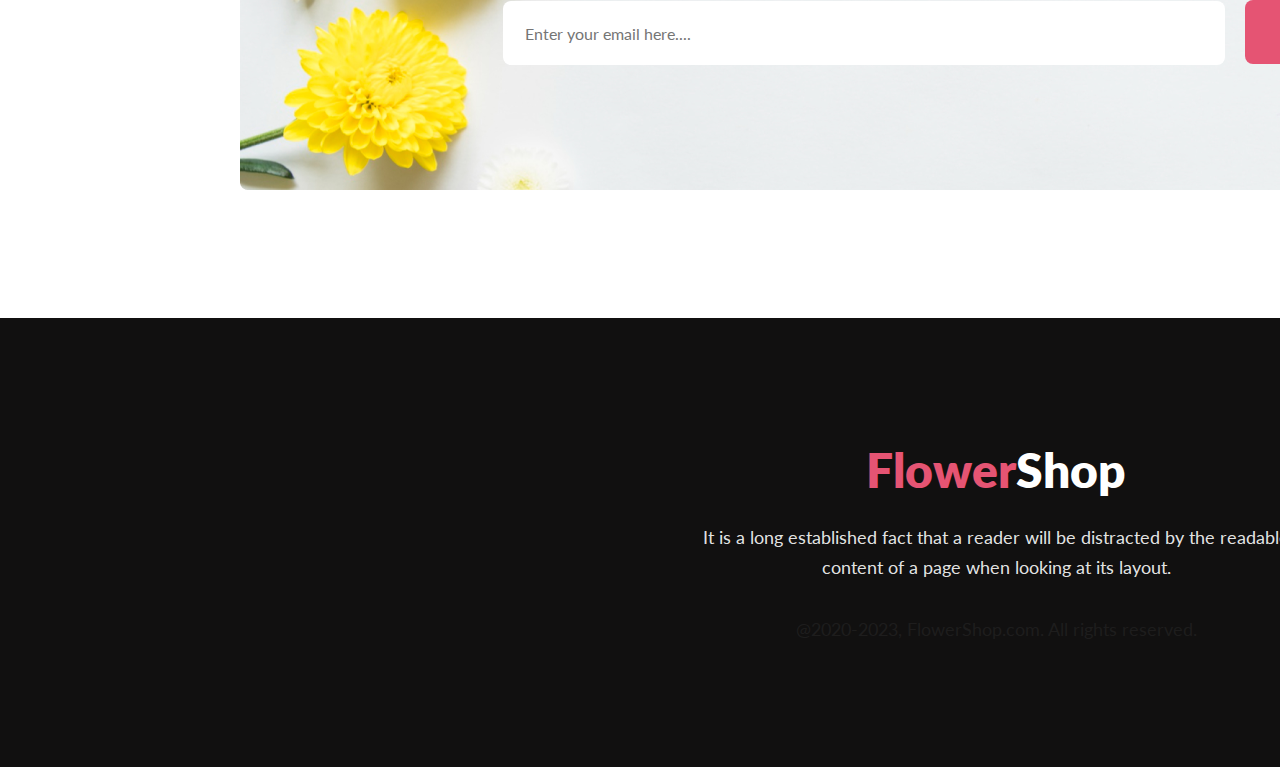
==== commit 26f4a4e4: "login section css added" ====
--- a/index.html
+++ b/index.html
@@ -103,7 +103,7 @@
             <div class="login-container">
                 <h2 class="login-title">Login Here</h2>
                 <input type="text" placeholder="Enter Your User Name"  class="user-input">
-                <input type="password" placeholder="Enter Your Password"  class="user-input">
+                <input type="password" placeholder="Enter Your Password" class="user-input">
                 <button type="submit" class="btn-primary">Submit</button>
             </div>
         </section>
--- a/style.css
+++ b/style.css
@@ -9,7 +9,7 @@
 
 section {
     margin-bottom: 128px;
-    /* width: 100%; */
+    
 }
 
 .section-alignment {
@@ -231,10 +231,10 @@
     align-items: center;
     flex-direction: column;
     gap: 32px;
-    /* background: linear-gradient(45deg,rgba(236, 8, 141, 0.432), rgba(255, 255, 255, 0.26)); */
     background: rgb(238, 174, 202);
     background: radial-gradient(circle, rgba(238, 174, 202, 1) 0%, rgba(148, 187, 233, 1) 100%);
     height: 620px;
+    border-radius: 8px;
 }
 
 .login-title {
@@ -297,20 +297,6 @@
 
 }
 
-/* .subscribe-conation input {
-    width: 700px;
-    height: 64px;
-    border: 0;
-    padding-left: 22px;
-    color: rgba(39, 39, 39, 0.60);
-    font-size: 16px;
-    font-weight: 400;
-    border-radius: 8px;
-    margin-right: 16px;
-
-
-} */
-
 .subscribe-title {
     color: #272727;
     font-size: 40px;
